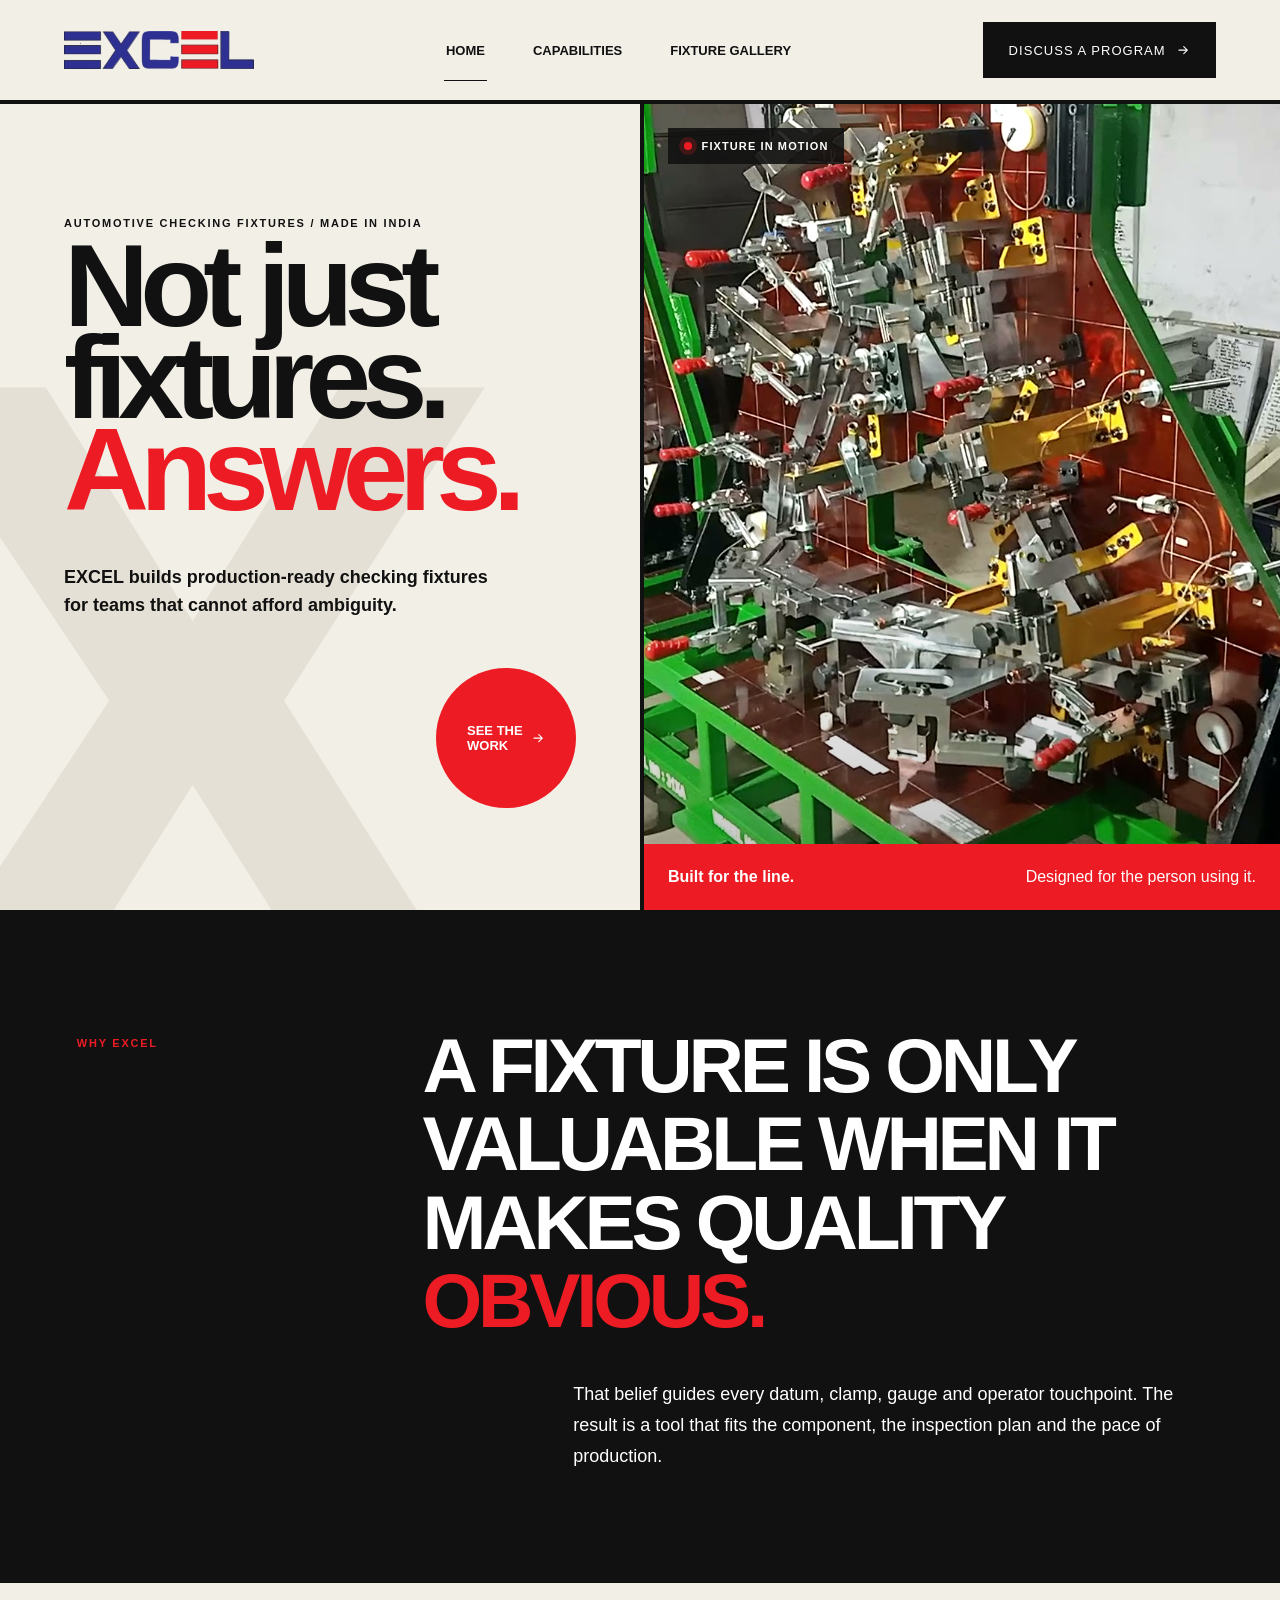
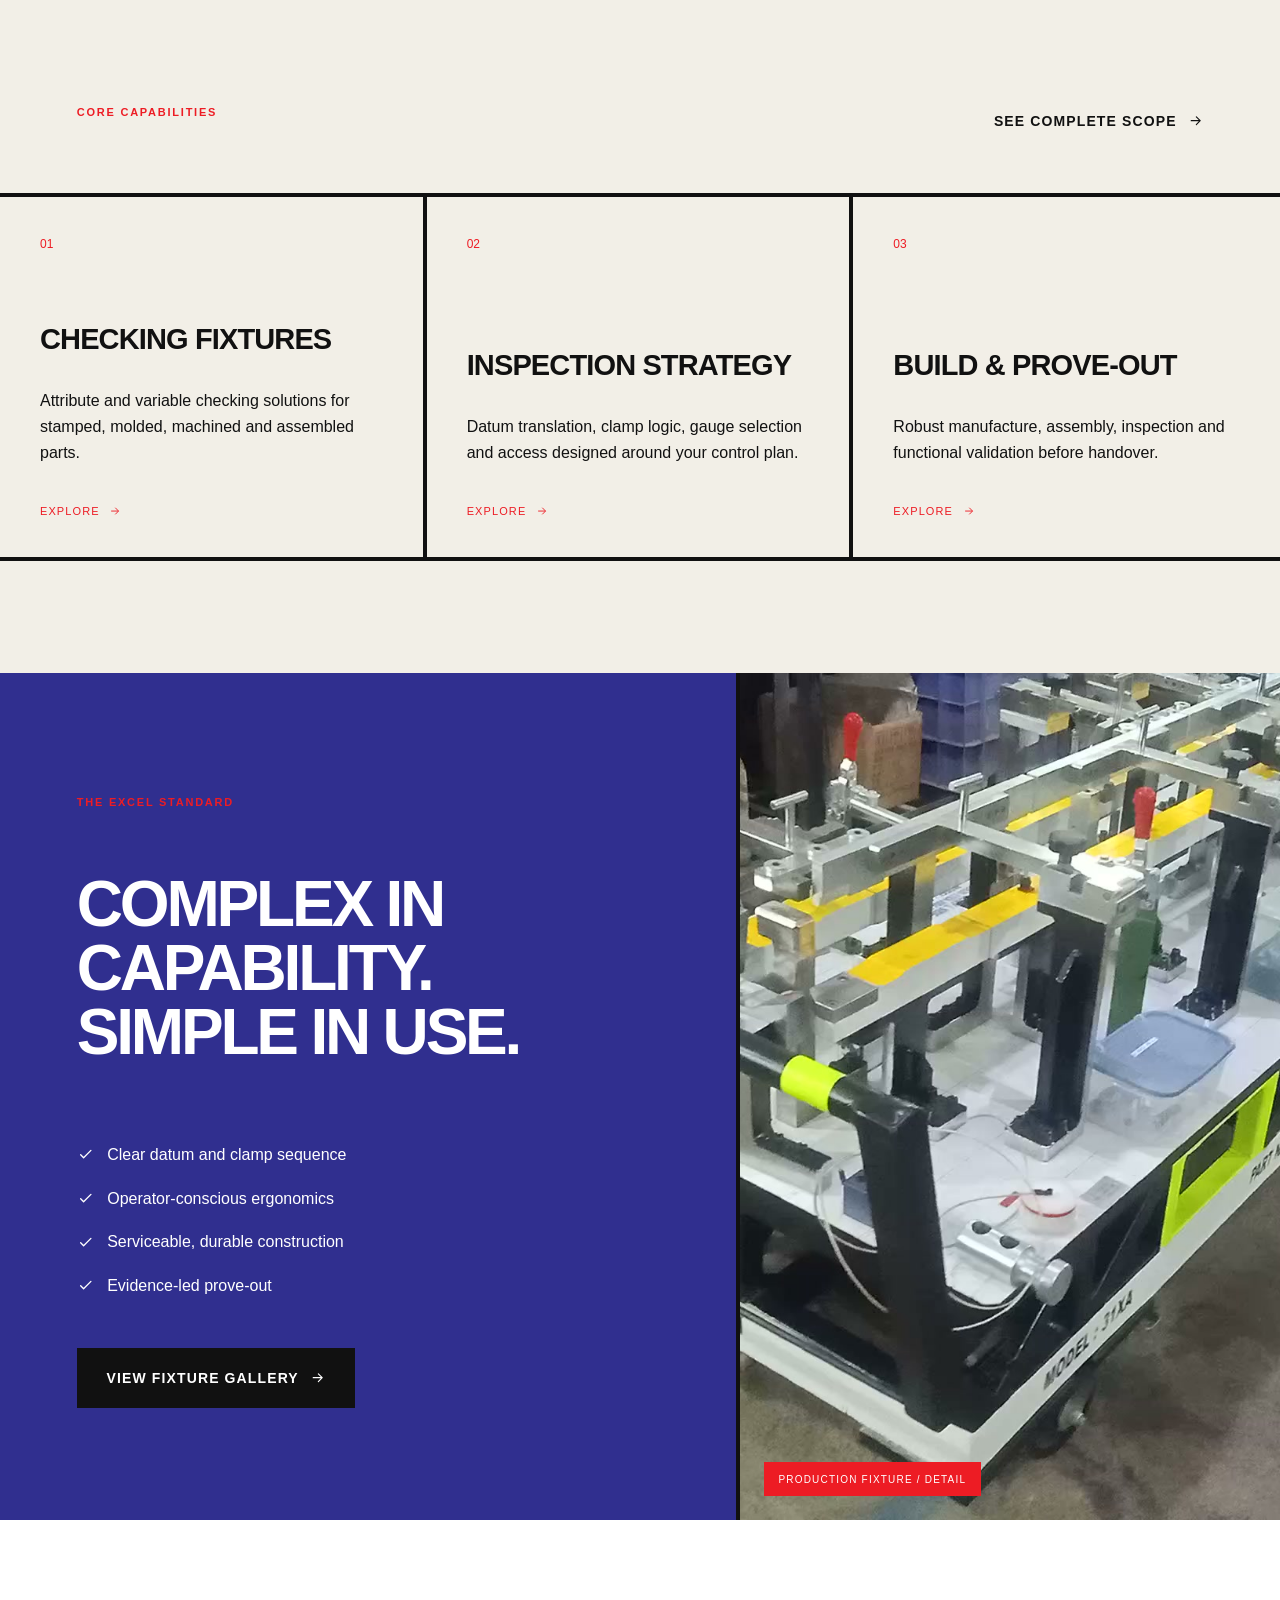
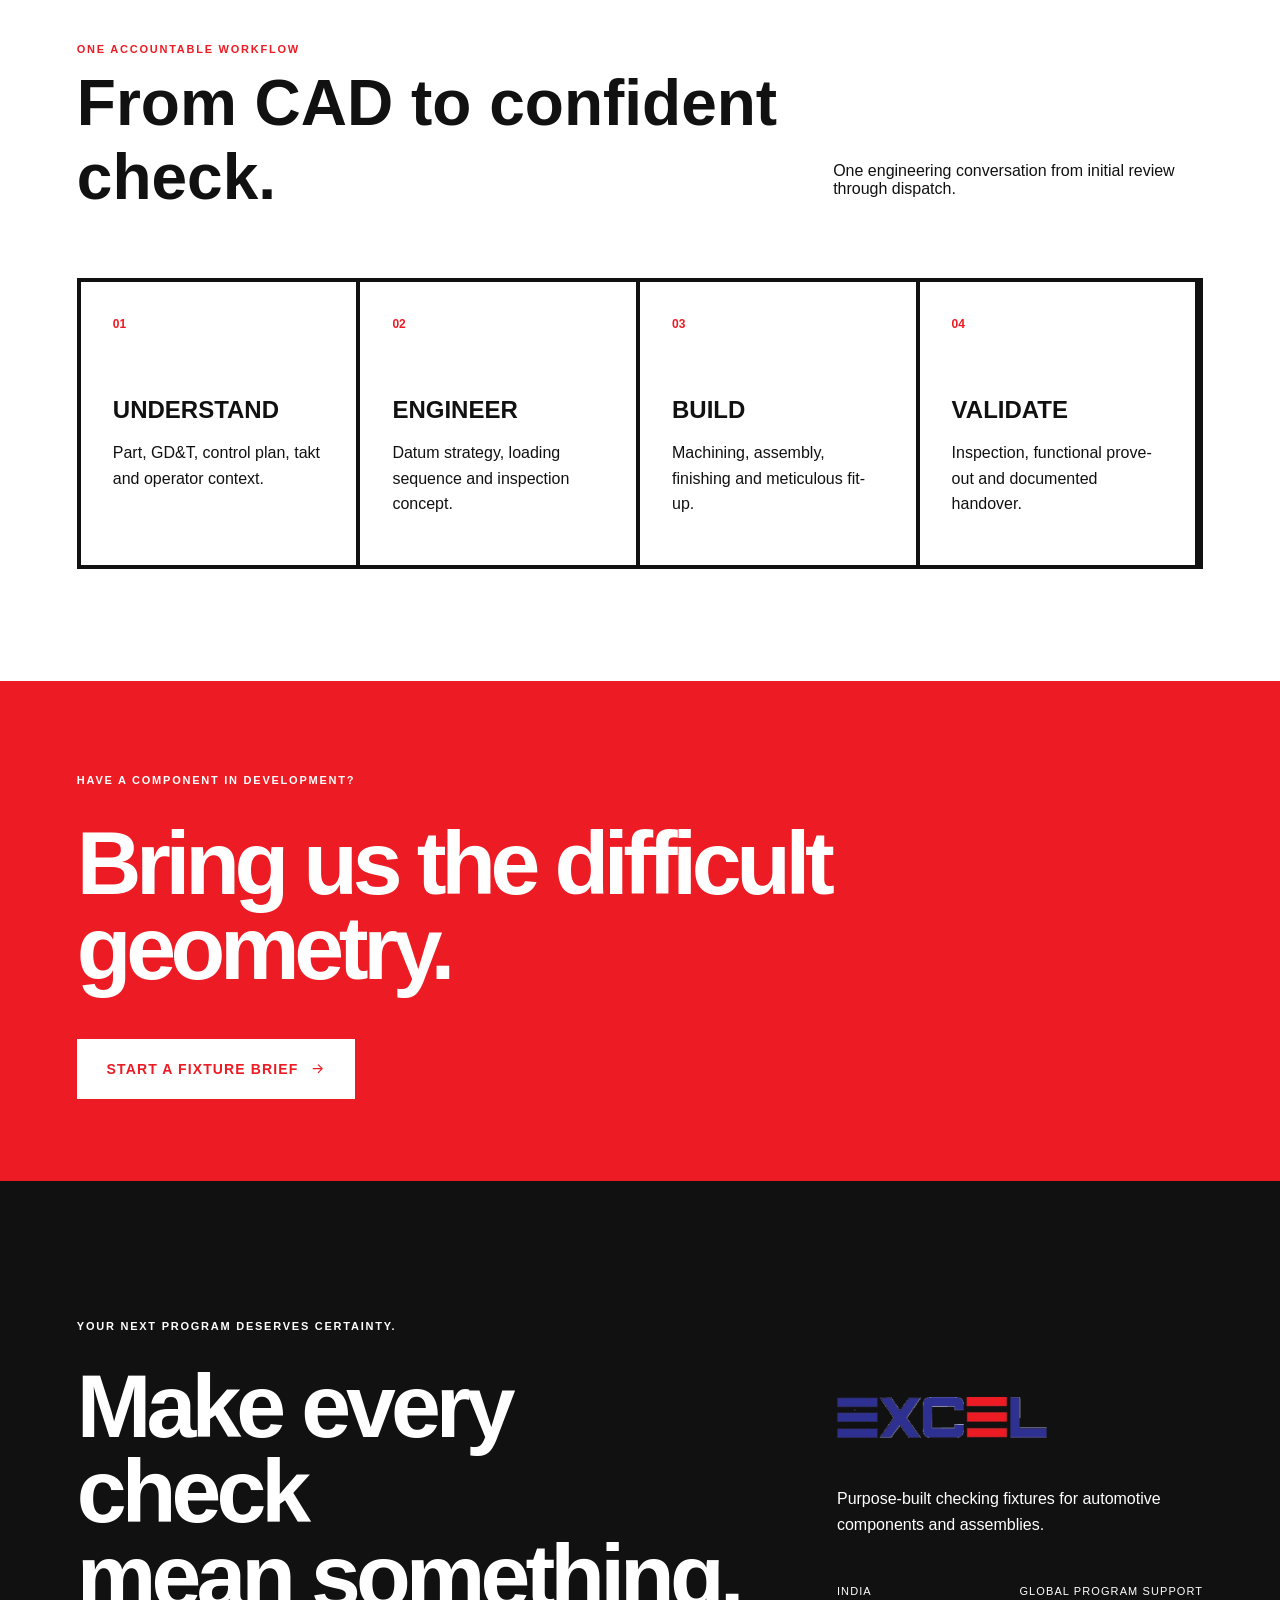
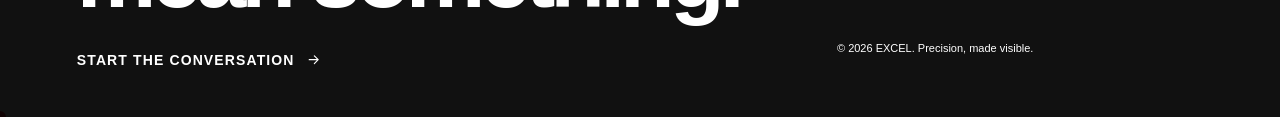
==== index.html @ 4521e2c3 "website: publish Redline editorial site" ====
<!doctype html>
<html lang="en">
<head>
  <meta charset="utf-8">
  <meta name="viewport" content="width=device-width, initial-scale=1">
  <meta name="description" content="EXCEL designs and manufactures professional automotive checking fixtures.">
  <title>Home — EXCEL Checking Fixtures</title>
  <link rel="stylesheet" href="styles.css">
</head>
<body class="design-03-redline-editorial" data-page="home">
  <a class="skip-link" href="#main">Skip to content</a>
  
    <div class="scroll-line" aria-hidden="true"></div>
    <header class="site-header">
      <a class="brand" href="index.html" aria-label="EXCEL home">
        <span class="brand-frame"><img src="assets/logo-transparent.png" alt="EXCEL"></span>
        <span class="brand-note">Checking Fixtures<br>Built to Decide</span>
      </a>
      <nav class="desktop-nav" aria-label="Primary navigation"><a href="index.html" class="active">Home</a><a href="capabilities.html">Capabilities</a><a href="work.html">Fixture Gallery</a></nav>
      <a class="header-cta" href="contact.html">Discuss a program <svg viewBox="0 0 24 24" aria-hidden="true"><path d="M5 12h13M13 6l6 6-6 6"/></svg></a>
      <button class="menu-button" aria-expanded="false" aria-label="Open menu"><svg viewBox="0 0 24 24" aria-hidden="true"><path d="M4 7h16M4 12h16M4 17h16"/></svg></button>
      <nav class="mobile-nav" aria-label="Mobile navigation"><a href="index.html" class="active">Home</a><a href="capabilities.html">Capabilities</a><a href="work.html">Fixture Gallery</a></nav>
    </header>
    
  <main id="main">
        <section class="hero hero-redline">
          <div class="hero-number" aria-hidden="true">X</div>
          <div class="hero-copy reveal">
            <p class="eyebrow">AUTOMOTIVE CHECKING FIXTURES / MADE IN INDIA</p>
            <h1>NOT JUST<br>FIXTURES.<br><span>ANSWERS.</span></h1>
            <p class="hero-intro">EXCEL builds production-ready checking fixtures for teams that cannot afford ambiguity.</p>
            <a class="circle-link" href="work.html"><span>See the<br>work</span><svg viewBox="0 0 24 24" aria-hidden="true"><path d="M5 12h13M13 6l6 6-6 6"/></svg></a>
          </div>
          <figure class="redline-image reveal">
            <video autoplay muted loop playsinline poster="assets/media/fixture-h-one.jpg">
              <source src="assets/video/h-one.mp4" type="video/mp4">
            </video>
            <span class="live-label"><i></i> Fixture in motion</span>
            <figcaption><b>Built for the line.</b><span>Designed for the person using it.</span></figcaption>
          </figure>
        </section>
        
    <section class="manifesto section-pad">
      <p class="section-kicker">Why EXCEL</p>
      <div class="manifesto-copy reveal">
        <h2>A fixture is only valuable when it makes quality <span>obvious.</span></h2>
        <p>That belief guides every datum, clamp, gauge and operator touchpoint. The result is a tool that fits the component, the inspection plan and the pace of production.</p>
      </div>
    </section>
    <section class="service-band section-pad">
      <div class="section-head"><p class="section-kicker">Core capabilities</p><a class="text-link" href="capabilities.html">See complete scope <svg viewBox="0 0 24 24" aria-hidden="true"><path d="M5 12h13M13 6l6 6-6 6"/></svg></a></div>
      <div class="service-grid">
        <article class="service-card reveal"><span>01</span><h3>Checking Fixtures</h3><p>Attribute and variable checking solutions for stamped, molded, machined and assembled parts.</p><a href="capabilities.html">Explore <svg viewBox="0 0 24 24" aria-hidden="true"><path d="M5 12h13M13 6l6 6-6 6"/></svg></a></article>
        <article class="service-card reveal"><span>02</span><h3>Inspection Strategy</h3><p>Datum translation, clamp logic, gauge selection and access designed around your control plan.</p><a href="capabilities.html">Explore <svg viewBox="0 0 24 24" aria-hidden="true"><path d="M5 12h13M13 6l6 6-6 6"/></svg></a></article>
        <article class="service-card reveal"><span>03</span><h3>Build &amp; Prove-out</h3><p>Robust manufacture, assembly, inspection and functional validation before handover.</p><a href="capabilities.html">Explore <svg viewBox="0 0 24 24" aria-hidden="true"><path d="M5 12h13M13 6l6 6-6 6"/></svg></a></article>
      </div>
    </section>
    <section class="feature-story">
      <div class="feature-image reveal"><img src="assets/media/fixture-g-tip-12.jpg" alt="G-tip checking fixture"><span class="image-tag">Production fixture / detail</span></div>
      <div class="feature-copy reveal"><p class="section-kicker">The EXCEL standard</p><h2>Complex in capability.<br>Simple in use.</h2><ul><li><svg viewBox="0 0 24 24" aria-hidden="true"><path d="m5 12 4 4L19 6"/></svg> Clear datum and clamp sequence</li><li><svg viewBox="0 0 24 24" aria-hidden="true"><path d="m5 12 4 4L19 6"/></svg> Operator-conscious ergonomics</li><li><svg viewBox="0 0 24 24" aria-hidden="true"><path d="m5 12 4 4L19 6"/></svg> Serviceable, durable construction</li><li><svg viewBox="0 0 24 24" aria-hidden="true"><path d="m5 12 4 4L19 6"/></svg> Evidence-led prove-out</li></ul><a class="button primary" href="work.html">View fixture gallery <svg viewBox="0 0 24 24" aria-hidden="true"><path d="M5 12h13M13 6l6 6-6 6"/></svg></a></div>
    </section>
    <section class="process section-pad">
      <div class="section-head"><div><p class="section-kicker">One accountable workflow</p><h2>From CAD to confident check.</h2></div><p>One engineering conversation from initial review through dispatch.</p></div>
      <ol class="process-list">
        <li class="reveal"><b>01</b><h3>Understand</h3><p>Part, GD&amp;T, control plan, takt and operator context.</p></li>
        <li class="reveal"><b>02</b><h3>Engineer</h3><p>Datum strategy, loading sequence and inspection concept.</p></li>
        <li class="reveal"><b>03</b><h3>Build</h3><p>Machining, assembly, finishing and meticulous fit-up.</p></li>
        <li class="reveal"><b>04</b><h3>Validate</h3><p>Inspection, functional prove-out and documented handover.</p></li>
      </ol>
    </section>
    <section class="cta-panel reveal"><p class="eyebrow">Have a component in development?</p><h2>Bring us the difficult geometry.</h2><a class="button light" href="contact.html">Start a fixture brief <svg viewBox="0 0 24 24" aria-hidden="true"><path d="M5 12h13M13 6l6 6-6 6"/></svg></a></section>
    </main>
  
    <footer class="site-footer">
      <div class="footer-lead">
        <p class="eyebrow">Your next program deserves certainty.</p>
        <h2>Make every check<br>mean something.</h2>
        <a class="text-link" href="contact.html">Start the conversation <svg viewBox="0 0 24 24" aria-hidden="true"><path d="M5 12h13M13 6l6 6-6 6"/></svg></a>
      </div>
      <div class="footer-meta">
        <img src="assets/logo-transparent.png" alt="EXCEL">
        <p>Purpose-built checking fixtures for automotive components and assemblies.</p>
        <div><span>India</span><span>Global program support</span></div>
        <p class="copyright">© <span data-year></span> EXCEL. Precision, made visible.</p>
      </div>
    </footer>
    
  <div class="cursor-dot" aria-hidden="true"></div>
  <script src="content.js"></script>
  <script src="script.js"></script>
</body>
</html>
---- styles.css ----
*{box-sizing:border-box}html{scroll-behavior:smooth}body{margin:0}img,video{display:block;width:100%}a{color:inherit;text-decoration:none}button,input,select,textarea{font:inherit}button{color:inherit}.skip-link{position:fixed;z-index:999;left:1rem;top:-5rem;padding:.8rem 1rem;background:#fff;color:#111}.skip-link:focus{top:1rem}svg{width:1.1em;fill:none;stroke:currentColor;stroke-width:1.8;stroke-linecap:round;stroke-linejoin:round}.site-header{height:92px;display:flex;align-items:center;padding:0 4vw;position:relative;z-index:30}.brand{display:flex;align-items:center;gap:1rem}.brand-frame{background:#fff;padding:8px 10px;display:block}.brand img{width:152px;height:auto}.brand-note{font-size:10px;line-height:1.25;text-transform:uppercase;letter-spacing:.1em}.desktop-nav{display:flex;gap:2.2rem;margin:auto}.desktop-nav a{font-size:13px;position:relative}.desktop-nav a:after{content:"";height:1px;position:absolute;left:0;right:100%;bottom:-7px;background:currentColor;transition:.3s}.desktop-nav a:hover:after,.desktop-nav a.active:after{right:0}.header-cta{font-size:12px;text-transform:uppercase;letter-spacing:.08em;display:flex;align-items:center;gap:.65rem}.menu-button{display:none;background:none;border:0;padding:.6rem}.mobile-nav{display:none}.design-stamp{position:absolute;right:4vw;top:97px;font-size:9px;letter-spacing:.14em;text-transform:uppercase;opacity:.45}.scroll-line{position:fixed;left:0;top:0;height:3px;width:var(--scroll,0);z-index:99}.eyebrow,.section-kicker{font-size:11px;letter-spacing:.16em;text-transform:uppercase;font-weight:700}.section-pad{padding:9rem 6vw}.button{display:inline-flex;align-items:center;justify-content:center;gap:.7rem;min-height:50px;padding:0 1.4rem;font-size:12px;font-weight:700;letter-spacing:.08em;text-transform:uppercase;border:1px solid transparent;transition:.25s}.button:hover{transform:translateY(-2px)}.text-link{display:inline-flex;gap:.7rem;align-items:center;font-size:12px;font-weight:700;text-transform:uppercase;letter-spacing:.08em}.section-head{display:flex;align-items:flex-end;justify-content:space-between;gap:2rem;margin-bottom:4rem}.section-head h2{margin:.7rem 0 0}.section-head>p{max-width:390px}.hero{min-height:calc(100vh - 92px);position:relative}.hero-copy h1,.page-hero h1,.contact-hero h1{font-weight:500;margin:0;line-height:.92;letter-spacing:-.055em}.hero-intro{font-size:18px;line-height:1.55;max-width:570px}.hero-actions{display:flex;gap:.8rem;flex-wrap:wrap;margin-top:2rem}.manifesto{display:grid;grid-template-columns:25% 1fr;gap:4rem}.manifesto-copy{max-width:1000px}.manifesto h2{font-size:clamp(42px,6vw,88px);line-height:1.02;letter-spacing:-.055em;margin:0}.manifesto-copy>p{font-size:18px;line-height:1.7;max-width:630px;margin:2.5rem 0 0 auto}.service-grid{display:grid;grid-template-columns:repeat(3,1fr)}.service-card{padding:2.5rem;min-height:360px;display:flex;flex-direction:column}.service-card>span{font-size:12px}.service-card h3{font-size:29px;margin:auto 0 1rem;letter-spacing:-.03em}.service-card p{line-height:1.6}.service-card a{display:flex;gap:.6rem;align-items:center;font-size:11px;text-transform:uppercase;letter-spacing:.1em;margin-top:1.5rem}.feature-story{display:grid;grid-template-columns:1.15fr .85fr;min-height:720px}.feature-image{position:relative;overflow:hidden}.feature-image img{height:100%;object-fit:cover;transition:1s}.feature-image:hover img{transform:scale(1.03)}.image-tag{position:absolute;left:1.5rem;bottom:1.5rem;padding:.7rem .9rem;font-size:10px;letter-spacing:.12em;text-transform:uppercase}.feature-copy{padding:7rem 6vw;display:flex;flex-direction:column;justify-content:center}.feature-copy h2{font-size:clamp(42px,5vw,72px);line-height:1;letter-spacing:-.05em}.feature-copy ul{list-style:none;padding:0;margin:1rem 0 2.5rem}.feature-copy li{display:flex;gap:.8rem;align-items:center;padding:.8rem 0}.feature-copy .button{align-self:flex-start}.process .section-head h2{font-size:clamp(42px,5vw,72px)}.process-list{list-style:none;padding:0;margin:0;display:grid;grid-template-columns:repeat(4,1fr)}.process-list li{padding:2rem}.process-list b{font-size:12px}.process-list h3{font-size:24px;margin:4rem 0 1rem}.process-list p{line-height:1.6}.cta-panel{margin:2vw;min-height:520px;padding:6vw;display:flex;flex-direction:column;justify-content:center;align-items:flex-start}.cta-panel h2{font-size:clamp(48px,7vw,105px);line-height:.95;letter-spacing:-.06em;margin:1.5rem 0 3rem}.site-footer{padding:8rem 6vw 3rem;display:grid;grid-template-columns:1.3fr .7fr;gap:5rem}.footer-lead h2{font-size:clamp(48px,7vw,100px);line-height:.95;letter-spacing:-.055em;margin:2rem 0}.footer-meta{display:flex;flex-direction:column;justify-content:flex-end;gap:2rem}.footer-meta img{width:180px;background:#fff;padding:10px}.footer-meta>p{max-width:360px;line-height:1.6}.footer-meta>div{display:flex;justify-content:space-between;gap:1rem;font-size:11px;text-transform:uppercase;letter-spacing:.1em}.copyright{font-size:11px}.page-hero{padding:11rem 6vw 8rem}.page-hero h1{font-size:clamp(58px,9vw,142px);max-width:1250px}.page-hero>p:last-child{font-size:19px;line-height:1.6;max-width:630px;margin:3rem 0 0 auto}.capability-intro{display:grid;grid-template-columns:1fr 1fr;gap:10vw}.capability-intro h2{font-size:clamp(45px,6vw,82px);line-height:1;letter-spacing:-.05em}.capability-intro>p{font-size:18px;line-height:1.8;align-self:end}.capability-list{padding:0 6vw}.cap-row{display:grid;grid-template-columns:60px 1.2fr .8fr;gap:3rem;padding:3.5rem 0}.cap-row>span{font-size:12px}.cap-row h2{font-size:34px;margin:0}.cap-row p{max-width:600px;line-height:1.7}.cap-row ul{list-style:none;margin:0;padding:0}.cap-row li{padding:.55rem 0}.materials h2{font-size:clamp(44px,6vw,82px)}.pill-grid{display:flex;flex-wrap:wrap;gap:.8rem}.pill-grid span{padding:1rem 1.5rem;border-radius:100px}.quality-block{padding:8rem 6vw;display:grid;grid-template-columns:.7fr 1.3fr;gap:6vw}.quality-block>div>h2{font-size:clamp(48px,6vw,84px);line-height:1}.quality-grid{display:grid;grid-template-columns:1fr 1fr}.quality-grid article{padding:2rem}.quality-grid b{font-size:12px}.quality-grid h3{font-size:26px;margin:2.5rem 0 .8rem}.quality-grid p{line-height:1.6}.gallery-intro{display:grid;grid-template-columns:1fr 1fr;gap:4rem}.gallery-intro p:last-child{max-width:540px;line-height:1.7}.work-grid{padding:0 2vw;display:grid;grid-template-columns:1fr 1fr;gap:2vw}.work-card{margin-bottom:5rem}.work-media{aspect-ratio:16/10;position:relative;overflow:hidden}.work-media video{height:100%;object-fit:cover}.video-toggle{position:absolute;inset:auto auto 1.5rem 1.5rem;border:0;padding:.8rem 1rem;display:flex;gap:.5rem;align-items:center;cursor:pointer}.work-caption{display:grid;grid-template-columns:40px 1fr auto;gap:1.2rem;padding:1.5rem 0}.work-caption span,.work-caption i{font-size:10px;letter-spacing:.1em}.work-caption h2{font-size:25px;margin:0 0 .5rem}.work-caption p{margin:0}.principle-strip{display:flex;align-items:center;gap:2rem;padding:4rem 6vw;overflow:hidden}.principle-strip span{font-size:clamp(28px,5vw,70px);font-weight:700;letter-spacing:-.04em}.principle-strip i{height:1px;min-width:5vw;flex:1}.contact-hero{padding:11rem 6vw 7rem;display:grid;grid-template-columns:1.4fr .6fr;gap:8vw}.contact-hero h1{font-size:clamp(56px,8vw,125px)}.contact-hero>div>p:last-child{font-size:18px;line-height:1.7;max-width:620px}.contact-hero aside{align-self:end}.contact-hero aside>span{text-transform:uppercase;font-size:11px;letter-spacing:.15em}.contact-hero ul{padding-left:1.2rem;line-height:2}.contact-layout{padding:2rem 6vw 10rem;display:grid;grid-template-columns:1.25fr .75fr;gap:7vw}.project-form{display:flex;flex-direction:column;gap:1.8rem}.form-row{display:grid;grid-template-columns:1fr 1fr;gap:1.5rem}.project-form label{display:flex;flex-direction:column;gap:.7rem;font-size:11px;text-transform:uppercase;letter-spacing:.12em}.project-form input,.project-form select,.project-form textarea{border:0;border-bottom:1px solid;padding:1rem 0;background:transparent;outline:0;border-radius:0;text-transform:none;letter-spacing:0}.project-form textarea{resize:vertical}.form-foot{display:flex;align-items:center;justify-content:space-between;gap:2rem}.form-foot p{font-size:11px;max-width:310px;line-height:1.5}.form-success{display:none;padding:1rem}.form-success.show{display:block}.contact-card{padding:3rem;align-self:start}.contact-card h2{font-size:42px;letter-spacing:-.04em}.contact-card>p{line-height:1.7}.contact-card>div{padding:1.5rem 0;display:flex;flex-direction:column;gap:.5rem}.contact-card span{font-size:10px;text-transform:uppercase;letter-spacing:.1em}.contact-card b{font-size:14px}.reveal{opacity:0;transform:translateY(24px);transition:opacity .8s,transform .8s}.reveal.visible{opacity:1;transform:none}@media(max-width:900px){.site-header{height:76px;padding:0 5vw}.brand img{width:120px}.brand-note,.desktop-nav,.header-cta,.design-stamp{display:none}.menu-button{display:block;margin-left:auto}.mobile-nav{display:flex;position:absolute;left:0;right:0;top:76px;padding:2rem 5vw;flex-direction:column;gap:1.5rem;transform:translateY(-130%);transition:.3s;z-index:-1}.mobile-nav.open{transform:none}.hero{min-height:auto}.section-pad{padding:6rem 5vw}.manifesto,.feature-story,.capability-intro,.quality-block,.contact-hero,.contact-layout,.site-footer{grid-template-columns:1fr}.service-grid,.process-list{grid-template-columns:1fr 1fr}.feature-image{min-height:500px}.section-head{align-items:flex-start;flex-direction:column}.work-grid{grid-template-columns:1fr}.page-hero,.contact-hero{padding:8rem 5vw 5rem}.cap-row{grid-template-columns:40px 1fr}.cap-row ul{grid-column:2}.gallery-intro{grid-template-columns:1fr}.contact-card{padding:2rem}.cursor-dot{display:none}}@media(max-width:580px){.service-grid,.process-list,.quality-grid,.form-row{grid-template-columns:1fr}.manifesto{grid-template-columns:1fr;gap:1rem}.manifesto-copy>p{margin-left:0}.feature-copy{padding:5rem 5vw}.feature-image{min-height:390px}.cta-panel{margin:0}.site-footer{padding-top:6rem}.cap-row{gap:1rem}.work-caption{grid-template-columns:30px 1fr}.work-caption i{display:none}.form-foot{align-items:flex-start;flex-direction:column}.principle-strip{gap:1rem}.brand-frame{padding:6px}.brand img{width:105px}}

:root{--red:#ed1c24;--blue:#302f8f;--black:#111;--cream:#f2efe7}body{background:var(--cream);color:var(--black);font-family:Helvetica,Arial,sans-serif}.scroll-line{background:var(--red)}.site-header{background:var(--cream);border-bottom:4px solid var(--black)}.brand-note{display:none}.desktop-nav a{font-weight:700;text-transform:uppercase;font-size:11px}.header-cta{background:var(--black);color:#fff;padding:1.1rem}.hero-redline{display:grid;grid-template-columns:1fr 1fr;border-bottom:4px solid var(--black);overflow:hidden}.hero-redline .hero-copy{padding:8vw 5vw;position:relative;z-index:2}.hero-redline h1{font-size:clamp(70px,9.2vw,150px);font-weight:900;letter-spacing:-.075em;line-height:.78}.hero-redline h1 span,.page-hero span,.contact-hero span{color:var(--red)}.hero-redline .hero-intro{margin-top:3rem;max-width:440px;font-weight:600}.hero-number{position:absolute;font-size:75vw;line-height:.7;font-weight:900;color:#e5e0d5;left:-10vw;bottom:-11vw}.redline-image{margin:0;position:relative;min-height:650px;border-left:4px solid var(--black);overflow:hidden}.redline-image img{height:100%;object-fit:cover;filter:contrast(1.1)}.redline-image figcaption{position:absolute;left:0;right:0;bottom:0;padding:1.5rem;background:var(--red);color:#fff;display:flex;justify-content:space-between}.circle-link{width:120px;height:120px;border-radius:50%;background:var(--red);color:#fff;display:flex;align-items:center;justify-content:center;gap:.5rem;margin:3rem 0 0 auto;font-size:12px;font-weight:700;text-transform:uppercase;transition:.3s}.circle-link:hover{transform:rotate(-8deg) scale(1.06)}.manifesto{background:var(--black);color:#fff}.manifesto h2{font-weight:900;text-transform:uppercase}.manifesto h2 span{color:var(--red)}.service-band{padding-left:0;padding-right:0}.service-band .section-head{padding:0 6vw}.section-kicker,.service-card>span,.service-card a{color:var(--red)}.service-grid{border-top:4px solid var(--black);border-bottom:4px solid var(--black)}.service-card{border-right:4px solid var(--black)}.service-card:last-child{border:0}.service-card h3{font-weight:900;text-transform:uppercase}.service-card:hover{background:var(--red);color:#fff}.service-card:hover span,.service-card:hover a{color:#fff}.feature-image{order:2;border-left:4px solid var(--black)}.feature-copy{background:var(--blue);color:#fff}.feature-copy h2{font-weight:900;text-transform:uppercase}.image-tag,.video-toggle{background:var(--red);color:#fff}.process{background:#fff}.process-list{border:4px solid var(--black)}.process-list li{border-right:4px solid var(--black)}.process-list b{color:var(--red)}.process-list h3{text-transform:uppercase;font-weight:900}.cta-panel{margin:0;background:var(--red);color:#fff;min-height:600px}.button.primary{background:var(--black);color:#fff}.button.ghost{border-color:var(--black)}.button.light{background:#fff;color:var(--red)}.site-footer{background:var(--black);color:#fff}.page-hero{border-bottom:4px solid var(--black)}.page-hero h1,.contact-hero h1{font-weight:900;text-transform:uppercase}.capability-intro{background:var(--red);color:#fff}.capability-intro h2{text-transform:uppercase;font-weight:900}.capability-list{padding:0}.cap-row{padding:4rem 6vw;border-bottom:4px solid var(--black)}.cap-row:nth-child(even){background:#fff}.cap-row>span{color:var(--red);font-weight:900}.cap-row h2{text-transform:uppercase;font-weight:900}.cap-row ul{border-left:4px solid var(--red);padding-left:2rem}.pill-grid span{border:3px solid var(--black);border-radius:0;font-weight:800;text-transform:uppercase}.quality-block{background:var(--blue);color:#fff}.quality-grid article{border:2px solid #fff;margin:-1px}.quality-grid b{color:#ff4d55}.work-grid{padding:0;gap:0}.work-card{margin:0;border-bottom:4px solid var(--black)}.work-card:nth-child(odd){border-right:4px solid var(--black)}.work-media{aspect-ratio:4/3}.work-caption{padding:1.5rem 2rem}.work-caption h2{text-transform:uppercase;font-weight:900}.principle-strip{background:var(--red);color:#fff}.principle-strip i{background:#fff}.contact-layout{padding-left:0;padding-top:0}.project-form{padding:5vw 0 5vw 6vw}.project-form input,.project-form select,.project-form textarea{color:var(--black);border-color:var(--black)}.contact-card{background:var(--black);color:#fff;padding:5vw;height:100%}.contact-card>div{border-top:2px solid #fff}.form-success{background:#c9f0d4}.cursor-dot{position:fixed;width:12px;height:12px;border-radius:50%;background:var(--red);pointer-events:none;z-index:100;transform:translate(-50%,-50%);mix-blend-mode:multiply}@media(max-width:900px){.mobile-nav{background:var(--cream);border-bottom:4px solid var(--black)}.hero-redline{grid-template-columns:1fr}.redline-image{border-left:0;border-top:4px solid var(--black)}.service-card{border-right:0;border-bottom:4px solid var(--black)}.feature-image{order:0;border:0}.work-card:nth-child(odd){border-right:0}.project-form{padding:5rem 5vw}.contact-layout{padding-right:0}.contact-card{padding:5rem 5vw}}

/* Design 03, iteration 02 */
body{overflow-x:hidden}
.site-header{height:104px;padding:0 5vw}
.brand-frame{background:transparent;padding:0}
.brand img{width:190px;height:42px;object-fit:contain}
.desktop-nav{gap:2.7rem}
.desktop-nav a{font-size:13px;padding:1rem .15rem}
.header-cta{min-height:56px;padding:0 1.6rem;font-size:13px}
.button{min-height:60px;padding:0 1.8rem;font-size:14px}
.text-link{font-size:14px}
.circle-link{width:140px;height:140px;font-size:13px}
.hero{min-height:calc(100vh - 104px)}
.hero-redline>*{min-width:0}
.redline-image video{height:100%;object-fit:cover;filter:contrast(1.08) saturate(.92)}
.redline-image:after{content:"";position:absolute;inset:0;background:linear-gradient(180deg,transparent 60%,rgba(0,0,0,.28));pointer-events:none}
.redline-image figcaption{z-index:2}
.live-label{position:absolute;z-index:3;top:1.5rem;left:1.5rem;background:rgba(17,17,17,.88);color:#fff;padding:.75rem 1rem;font-size:11px;font-weight:800;letter-spacing:.1em;text-transform:uppercase;display:flex;align-items:center;gap:.6rem}
.live-label i{width:8px;height:8px;border-radius:50%;background:var(--red);box-shadow:0 0 0 5px rgba(237,28,36,.2);animation:pulse 1.6s infinite}
@keyframes pulse{50%{box-shadow:0 0 0 9px rgba(237,28,36,0)}}
.section-pad{padding-top:7rem;padding-bottom:7rem}
.page-hero{padding:7rem 6vw 6rem}
.page-hero>p:last-child{margin-top:2rem}
.capabilities-hero{padding:4.5rem 5vw;display:grid;grid-template-columns:minmax(0,1.25fr) minmax(300px,.75fr);gap:5vw;align-items:center;min-height:calc(100vh - 104px)}
.capabilities-hero .page-hero-copy h1{font-size:clamp(58px,7.2vw,116px);max-width:950px}
.capabilities-hero .page-hero-copy>p:last-child{font-size:18px;line-height:1.65;max-width:590px;margin:2rem 0 0}
.capability-hero-media{position:relative;margin:0;height:clamp(460px,64vh,720px);border:4px solid var(--black);background:var(--black);overflow:hidden}
.capability-hero-media video{height:100%;object-fit:cover}
.capability-hero-media figcaption{position:absolute;left:0;right:0;bottom:0;padding:1.2rem 1.4rem;background:var(--red);color:#fff;font-size:12px;font-weight:800;letter-spacing:.08em;text-transform:uppercase}
.cta-panel{min-height:500px}
.footer-meta img{width:210px;background:transparent;padding:0}

@media(max-width:900px){
  .site-header{height:84px}
  .brand img{width:145px;height:34px}
  .hero{min-height:auto}
  .hero-redline{grid-template-columns:minmax(0,1fr)}
  .hero-redline .hero-copy,.redline-image{width:100%;min-width:0}
  .redline-image figcaption{gap:1rem}
  .redline-image figcaption span{text-align:right}
  .capabilities-hero{grid-template-columns:1fr;min-height:auto;padding:4rem 5vw 5rem}
  .capabilities-hero .page-hero-copy h1{font-size:clamp(52px,12vw,90px)}
  .capability-hero-media{height:500px}
  .redline-image{min-height:560px}
  .page-hero{padding:5rem 5vw}
}
@media(max-width:580px){
  .capability-hero-media{height:380px}
  .redline-image{min-height:480px}
  .button{min-height:56px;font-size:13px}
  .circle-link{width:124px;height:124px}
  .section-pad{padding-top:5rem;padding-bottom:5rem}
}
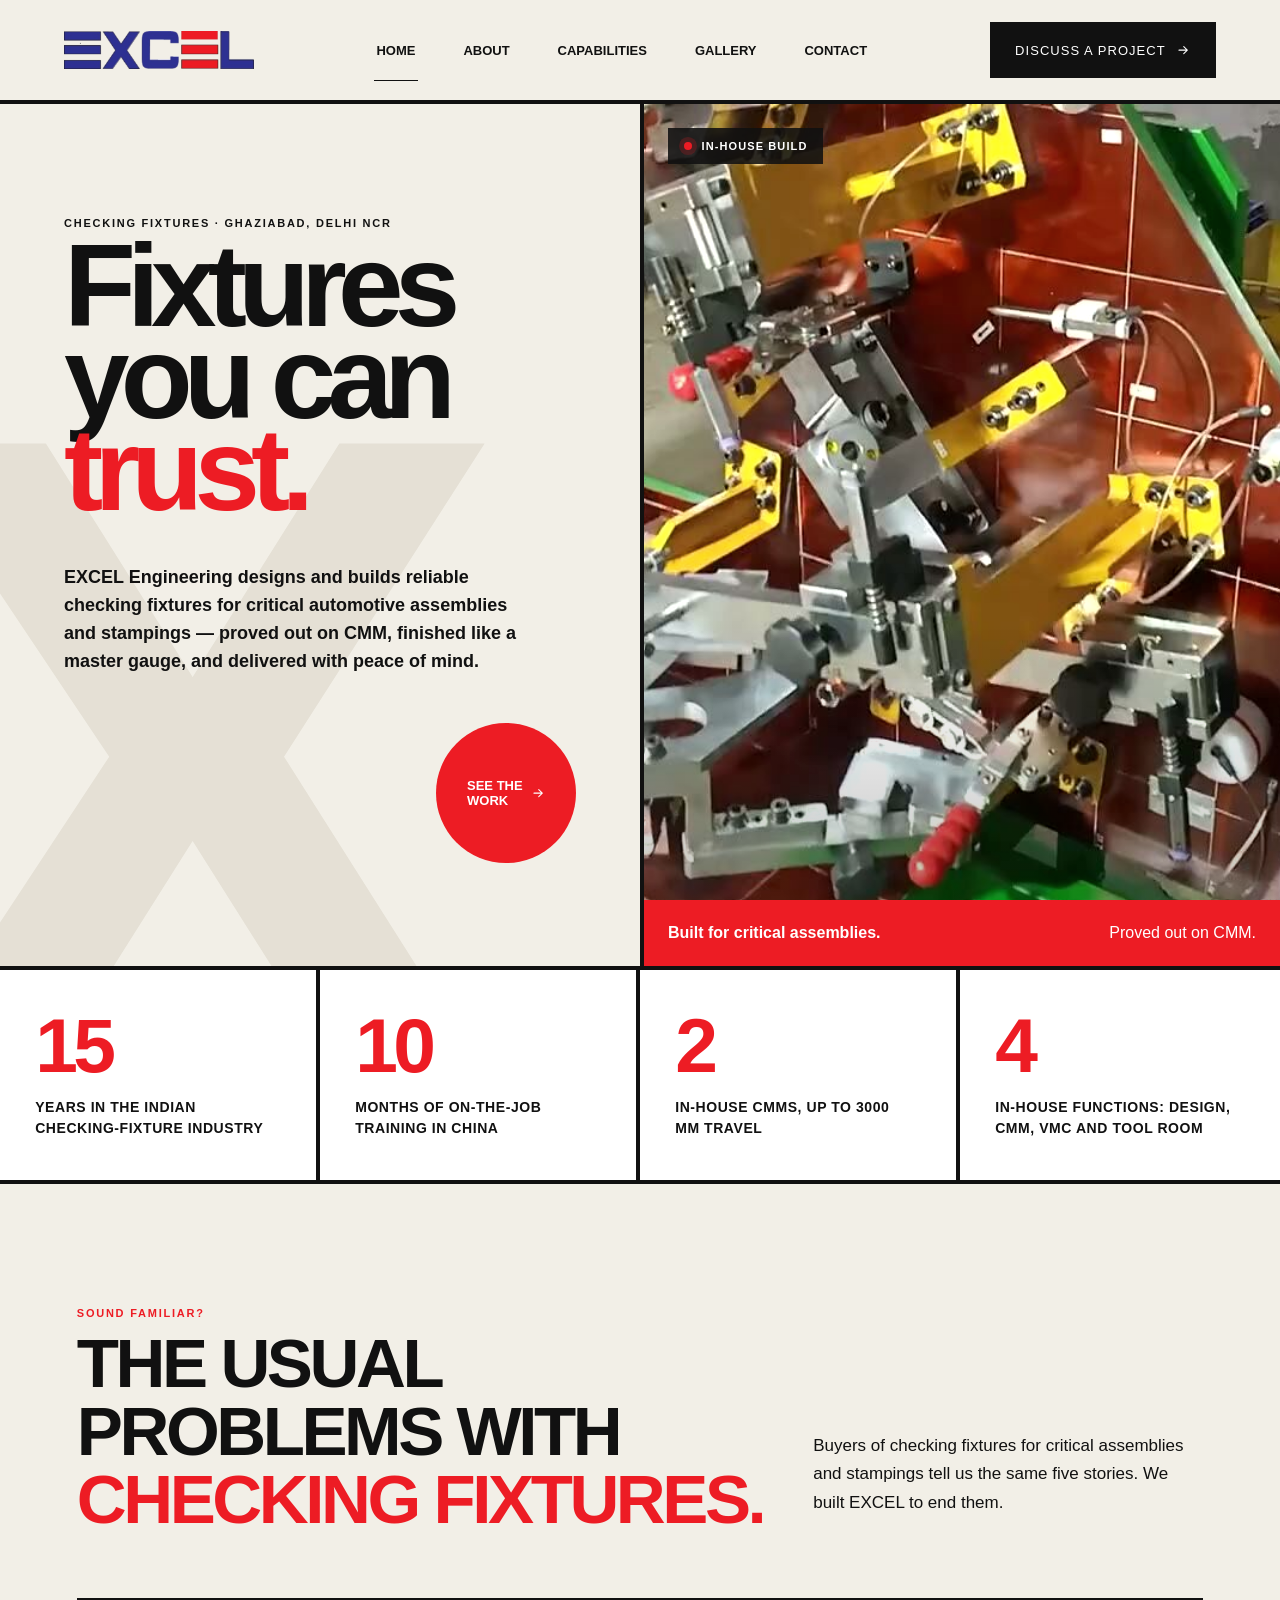
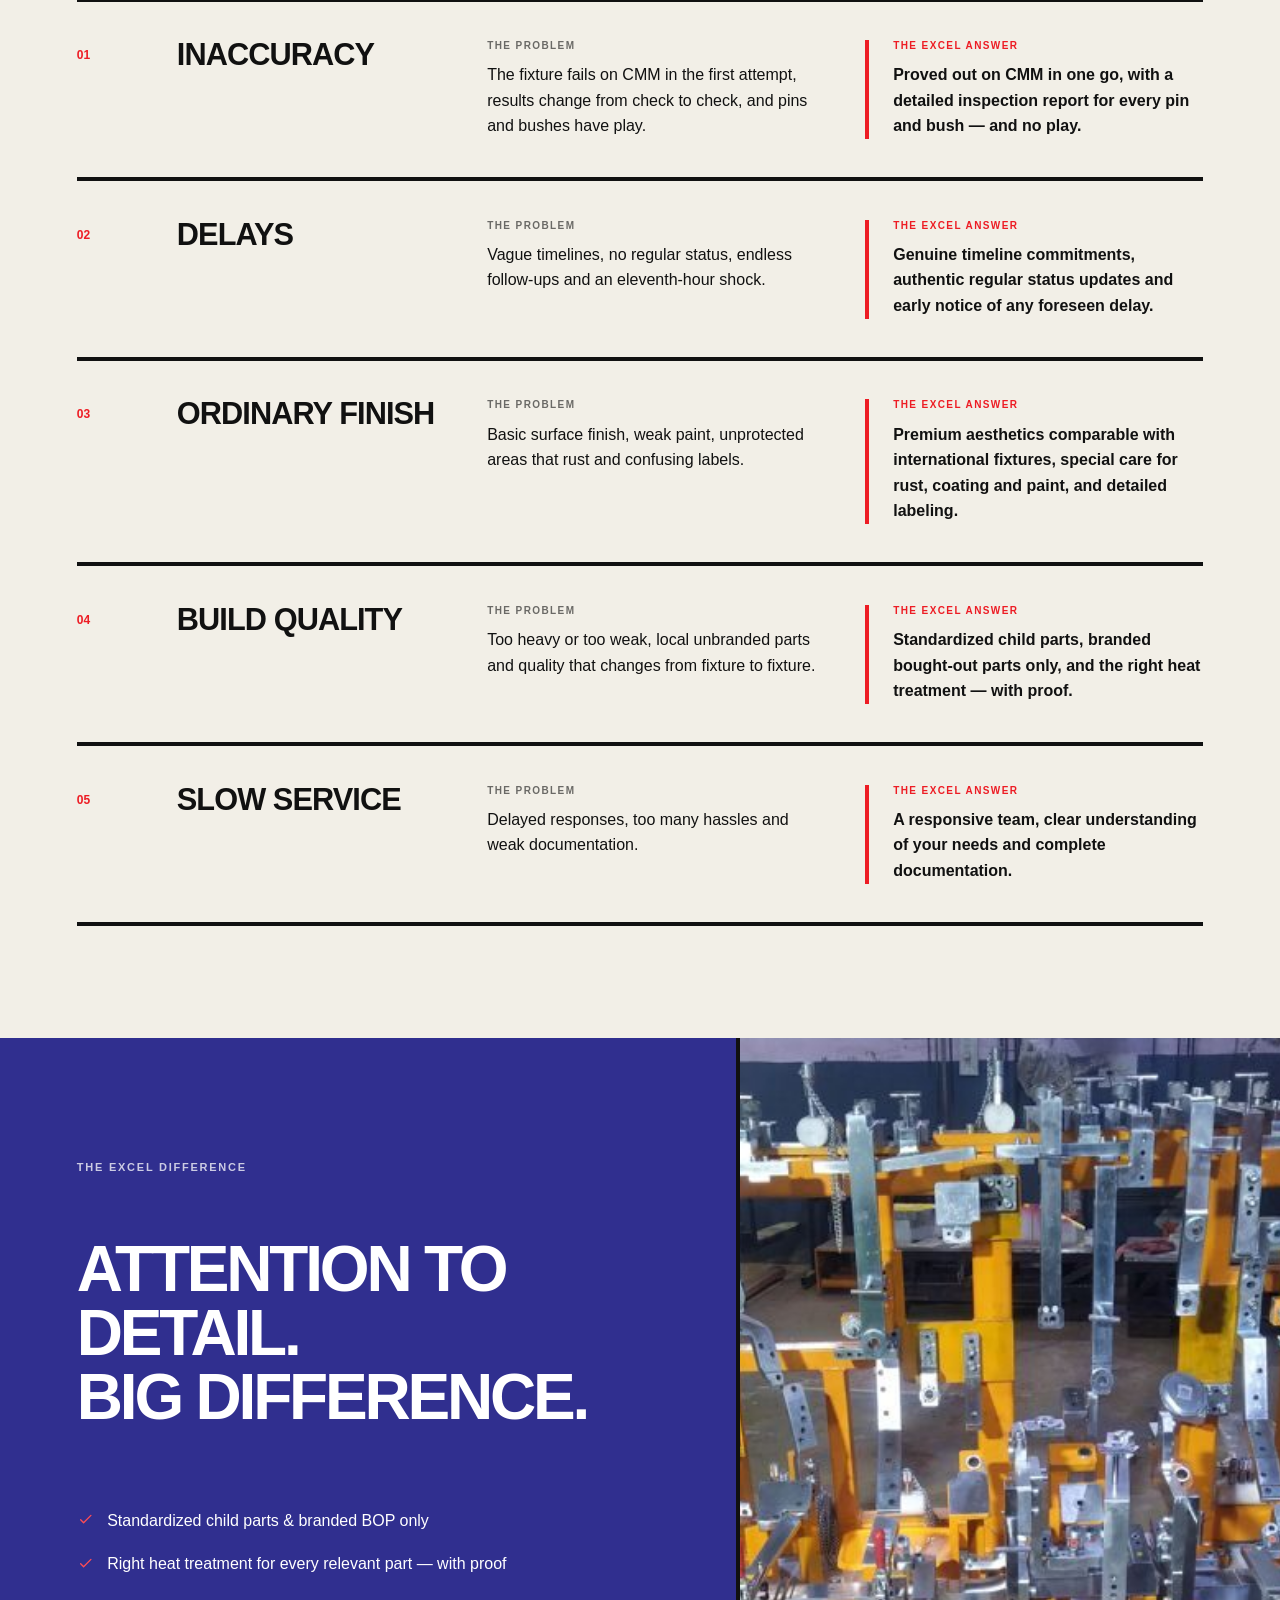
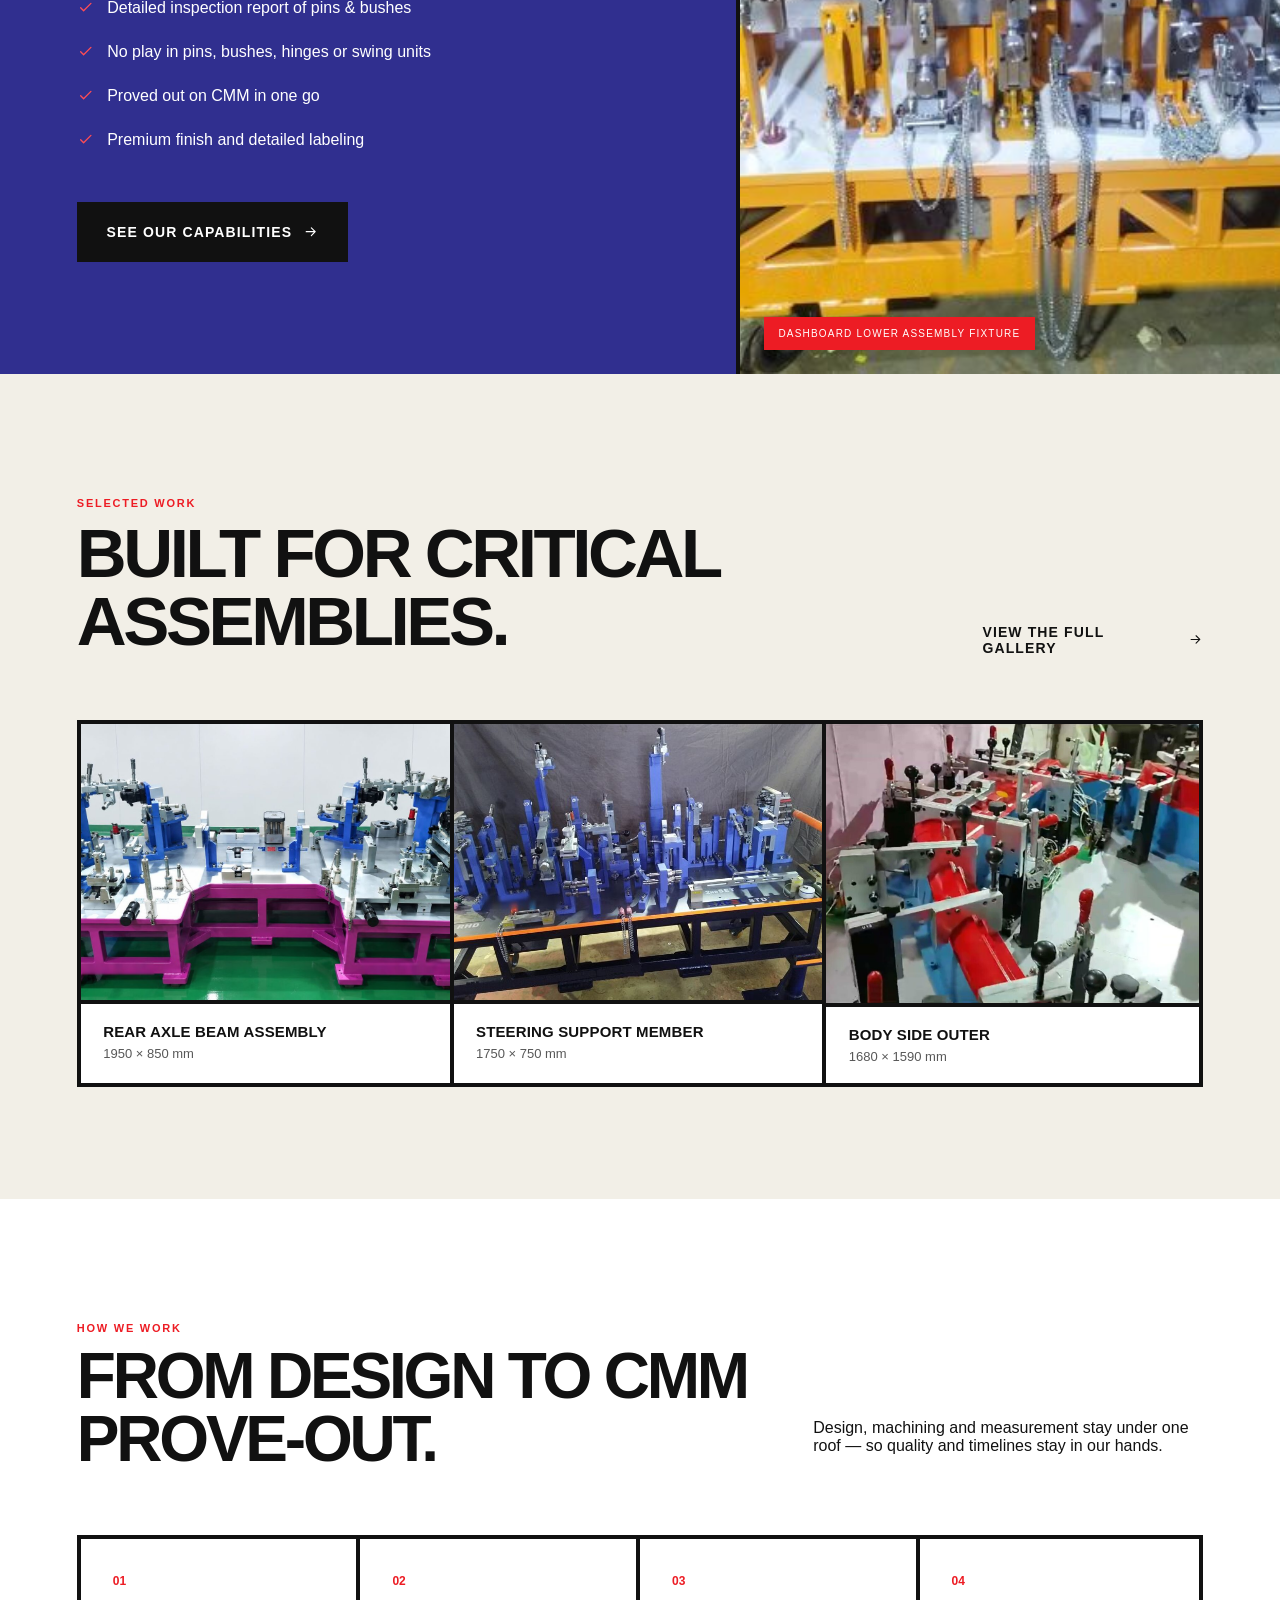
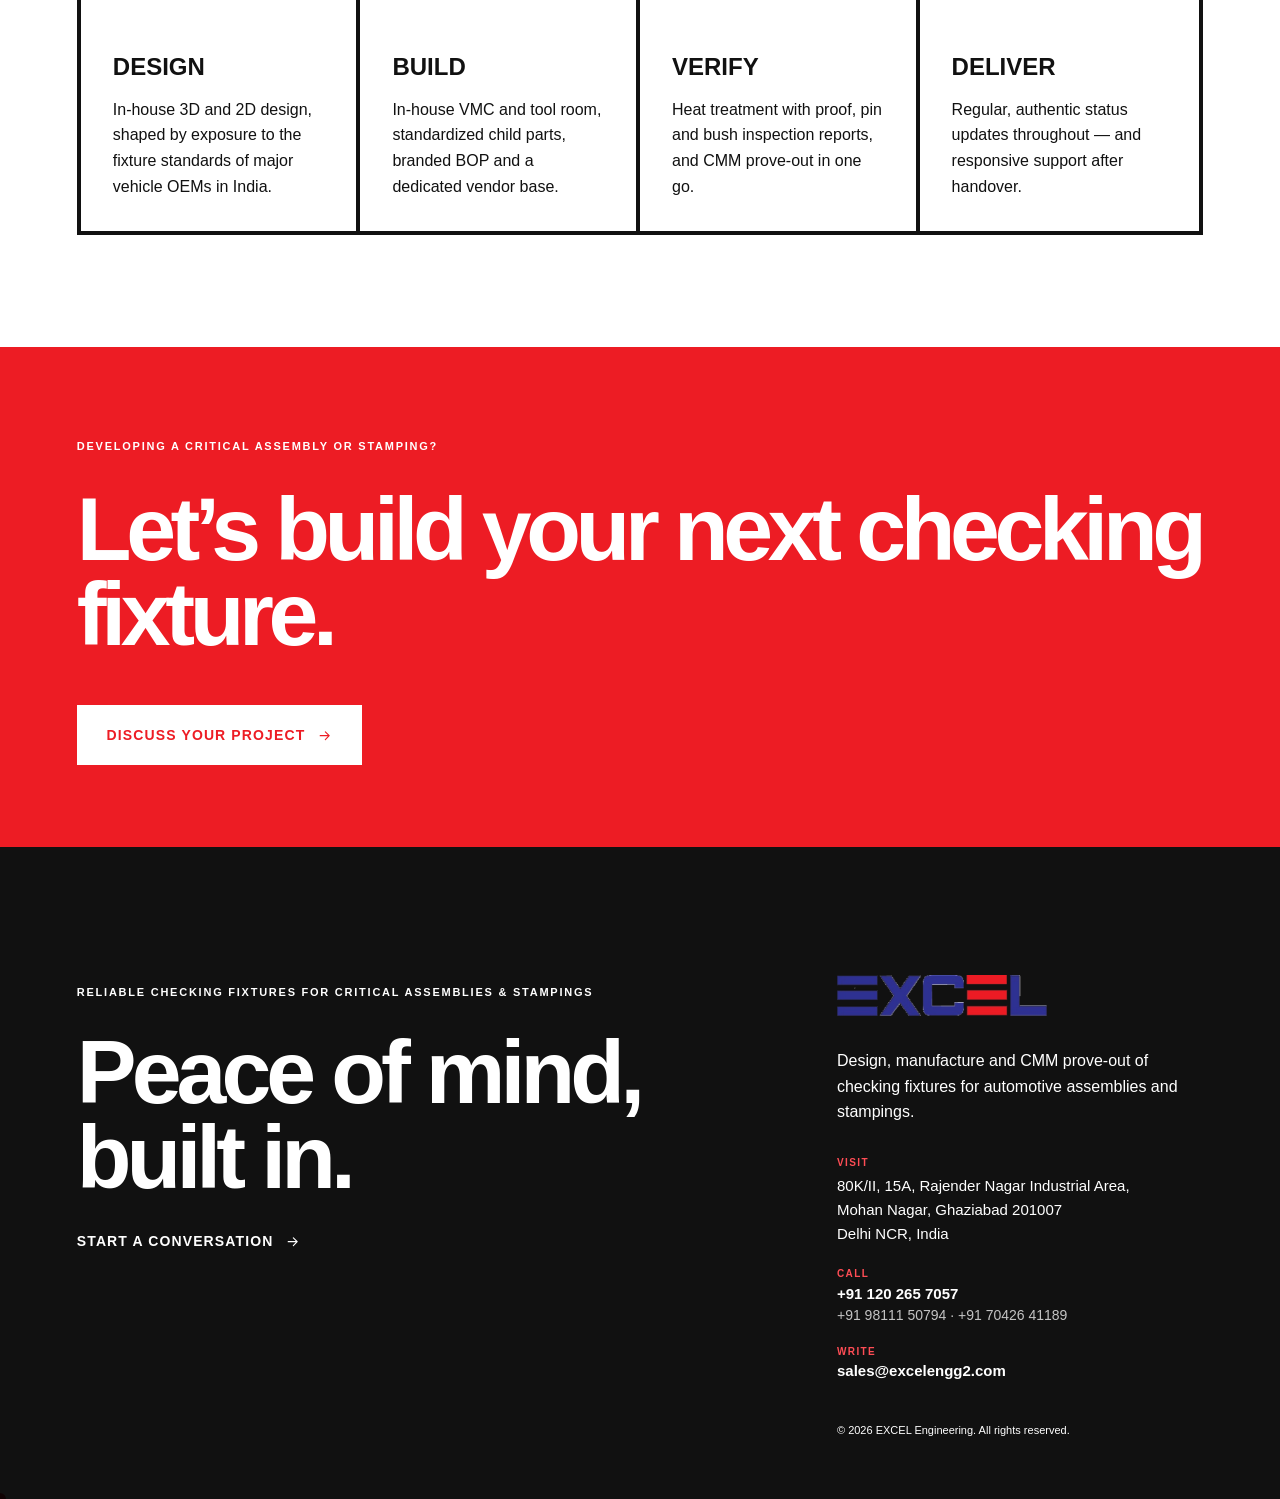
==== commit 7ebaa355: "home: rebuild around reliable fixtures and the EXCEL difference" ====
--- a/index.html
+++ b/index.html
@@ -1,92 +1,109 @@
 <!doctype html>
-<html lang="en">
+<html lang="en-IN">
 <head>
   <meta charset="utf-8">
   <meta name="viewport" content="width=device-width, initial-scale=1">
-  <meta name="description" content="EXCEL designs and manufactures professional automotive checking fixtures.">
-  <title>Home — EXCEL Checking Fixtures</title>
+  <title>Reliable Checking Fixtures — EXCEL Engineering</title>
+  <meta name="description" content="EXCEL Engineering designs and builds reliable checking fixtures for critical automotive assemblies and stampings in Ghaziabad, Delhi NCR — proved out on CMM in one go.">
+  <meta property="og:type" content="website">
+  <meta property="og:site_name" content="EXCEL Engineering">
+  <meta property="og:title" content="Reliable Checking Fixtures — EXCEL Engineering">
+  <meta property="og:description" content="EXCEL Engineering designs and builds reliable checking fixtures for critical automotive assemblies and stampings in Ghaziabad, Delhi NCR — proved out on CMM in one go.">
+  <meta name="theme-color" content="#111111">
+  <link rel="icon" href="assets/favicon.png" type="image/png">
+  <link rel="apple-touch-icon" href="assets/apple-touch-icon.png">
   <link rel="stylesheet" href="styles.css">
 </head>
 <body class="design-03-redline-editorial" data-page="home">
-  <a class="skip-link" href="#main">Skip to content</a>
-  
-    <div class="scroll-line" aria-hidden="true"></div>
-    <header class="site-header">
-      <a class="brand" href="index.html" aria-label="EXCEL home">
-        <span class="brand-frame"><img src="assets/logo-transparent.png" alt="EXCEL"></span>
-        <span class="brand-note">Checking Fixtures<br>Built to Decide</span>
-      </a>
-      <nav class="desktop-nav" aria-label="Primary navigation"><a href="index.html" class="active">Home</a><a href="capabilities.html">Capabilities</a><a href="work.html">Fixture Gallery</a></nav>
-      <a class="header-cta" href="contact.html">Discuss a program <svg viewBox="0 0 24 24" aria-hidden="true"><path d="M5 12h13M13 6l6 6-6 6"/></svg></a>
-      <button class="menu-button" aria-expanded="false" aria-label="Open menu"><svg viewBox="0 0 24 24" aria-hidden="true"><path d="M4 7h16M4 12h16M4 17h16"/></svg></button>
-      <nav class="mobile-nav" aria-label="Mobile navigation"><a href="index.html" class="active">Home</a><a href="capabilities.html">Capabilities</a><a href="work.html">Fixture Gallery</a></nav>
-    </header>
-    
+  <a class="skip-link" href="#main" data-copy="common.skipLink">Skip to content</a>
+
+  <div class="scroll-line" aria-hidden="true"></div>
+  <header class="site-header">
+    <a class="brand" href="index.html" aria-label="EXCEL Engineering home">
+      <span class="brand-frame"><img src="assets/logo-transparent.png" width="1200" height="235" alt="EXCEL"></span>
+      <span class="brand-note" data-copy="common.tagline">Checking Fixtures<br>Peace of Mind</span>
+    </a>
+    <nav class="desktop-nav" aria-label="Primary navigation"><a href="index.html" class="active" aria-current="page" data-copy="common.navigation.0">Home</a><a href="about.html" data-copy="common.navigation.1">About</a><a href="capabilities.html" data-copy="common.navigation.2">Capabilities</a><a href="work.html" data-copy="common.navigation.3">Gallery</a><a href="contact.html" data-copy="common.navigation.4">Contact</a></nav>
+    <a class="header-cta" href="contact.html"><span data-copy="common.discussButton">Discuss a project</span> <svg viewBox="0 0 24 24" aria-hidden="true"><path d="M5 12h13M13 6l6 6-6 6"/></svg></a>
+    <button class="menu-button" aria-expanded="false" aria-label="Open menu"><svg viewBox="0 0 24 24" aria-hidden="true"><path d="M4 7h16M4 12h16M4 17h16"/></svg></button>
+    <nav class="mobile-nav" aria-label="Mobile navigation"><a href="index.html" class="active" aria-current="page" data-copy="common.navigation.0">Home</a><a href="about.html" data-copy="common.navigation.1">About</a><a href="capabilities.html" data-copy="common.navigation.2">Capabilities</a><a href="work.html" data-copy="common.navigation.3">Gallery</a><a href="contact.html" data-copy="common.navigation.4">Contact</a></nav>
+  </header>
   <main id="main">
-        <section class="hero hero-redline">
-          <div class="hero-number" aria-hidden="true">X</div>
-          <div class="hero-copy reveal">
-            <p class="eyebrow">AUTOMOTIVE CHECKING FIXTURES / MADE IN INDIA</p>
-            <h1>NOT JUST<br>FIXTURES.<br><span>ANSWERS.</span></h1>
-            <p class="hero-intro">EXCEL builds production-ready checking fixtures for teams that cannot afford ambiguity.</p>
-            <a class="circle-link" href="work.html"><span>See the<br>work</span><svg viewBox="0 0 24 24" aria-hidden="true"><path d="M5 12h13M13 6l6 6-6 6"/></svg></a>
-          </div>
-          <figure class="redline-image reveal">
-            <video autoplay muted loop playsinline poster="assets/media/fixture-h-one.jpg">
-              <source src="assets/video/h-one.mp4" type="video/mp4">
-            </video>
-            <span class="live-label"><i></i> Fixture in motion</span>
-            <figcaption><b>Built for the line.</b><span>Designed for the person using it.</span></figcaption>
-          </figure>
-        </section>
-        
-    <section class="manifesto section-pad">
-      <p class="section-kicker">Why EXCEL</p>
-      <div class="manifesto-copy reveal">
-        <h2>A fixture is only valuable when it makes quality <span>obvious.</span></h2>
-        <p>That belief guides every datum, clamp, gauge and operator touchpoint. The result is a tool that fits the component, the inspection plan and the pace of production.</p>
+    <section class="hero hero-redline">
+      <div class="hero-number" aria-hidden="true">X</div>
+      <div class="hero-copy reveal">
+        <p class="eyebrow" data-copy="home.hero.eyebrow">Checking fixtures · Ghaziabad, Delhi NCR</p>
+        <h1 data-copy="home.hero.title">Fixtures<br>you can<br><span>trust.</span></h1>
+        <p class="hero-intro" data-copy="home.hero.introduction">EXCEL Engineering designs and builds reliable checking fixtures for critical automotive assemblies and stampings — proved out on CMM, finished like a master gauge, and delivered with peace of mind.</p>
+        <a class="circle-link" href="work.html"><span data-copy="home.hero.link">See the<br>work</span><svg viewBox="0 0 24 24" aria-hidden="true"><path d="M5 12h13M13 6l6 6-6 6"/></svg></a>
+      </div>
+      <figure class="redline-image reveal">
+        <video autoplay muted loop playsinline preload="metadata" poster="assets/media/fixture-closeup.jpg">
+          <source src="assets/video/fixture-closeup.mp4" type="video/mp4">
+        </video>
+        <span class="live-label"><i></i> <span data-copy="home.hero.mediaLiveLabel">In-house build</span></span>
+        <figcaption><b data-copy="home.hero.mediaTitle">Built for critical assemblies.</b><span data-copy="home.hero.mediaNote">Proved out on CMM.</span></figcaption>
+      </figure>
+    </section>
+    <section class="facts" aria-label="Key facts">
+      <div class="fact reveal"><b data-copy="home.facts.0.0">15</b><p data-copy="home.facts.0.1">Years in the Indian checking-fixture industry</p></div>
+      <div class="fact reveal"><b data-copy="home.facts.1.0">10</b><p data-copy="home.facts.1.1">Months of on-the-job training in China</p></div>
+      <div class="fact reveal"><b data-copy="home.facts.2.0">2</b><p data-copy="home.facts.2.1">In-house CMMs, up to 3000 mm travel</p></div>
+      <div class="fact reveal"><b data-copy="home.facts.3.0">4</b><p data-copy="home.facts.3.1">In-house functions: design, CMM, VMC and tool room</p></div>
+    </section>
+    <section class="challenges section-pad">
+      <div class="section-head"><div><p class="section-kicker" data-copy="home.challenges.eyebrow">Sound familiar?</p><h2 data-copy="home.challenges.title">The usual problems with <span>checking fixtures.</span></h2></div><p data-copy="home.challenges.introduction">Buyers of checking fixtures for critical assemblies and stampings tell us the same five stories. We built EXCEL to end them.</p></div>
+      <ol class="challenge-list">
+        <li class="challenge reveal"><b>01</b><h3 data-copy="home.challenges.items.0.title">Inaccuracy</h3><div class="challenge-problem"><span data-copy="home.challenges.problemLabel">The problem</span><p data-copy="home.challenges.items.0.problem">The fixture fails on CMM in the first attempt, results change from check to check, and pins and bushes have play.</p></div><div class="challenge-answer"><span data-copy="home.challenges.answerLabel">The EXCEL answer</span><p data-copy="home.challenges.items.0.answer">Proved out on CMM in one go, with a detailed inspection report for every pin and bush — and no play.</p></div></li>
+        <li class="challenge reveal"><b>02</b><h3 data-copy="home.challenges.items.1.title">Delays</h3><div class="challenge-problem"><span data-copy="home.challenges.problemLabel">The problem</span><p data-copy="home.challenges.items.1.problem">Vague timelines, no regular status, endless follow-ups and an eleventh-hour shock.</p></div><div class="challenge-answer"><span data-copy="home.challenges.answerLabel">The EXCEL answer</span><p data-copy="home.challenges.items.1.answer">Genuine timeline commitments, authentic regular status updates and early notice of any foreseen delay.</p></div></li>
+        <li class="challenge reveal"><b>03</b><h3 data-copy="home.challenges.items.2.title">Ordinary finish</h3><div class="challenge-problem"><span data-copy="home.challenges.problemLabel">The problem</span><p data-copy="home.challenges.items.2.problem">Basic surface finish, weak paint, unprotected areas that rust and confusing labels.</p></div><div class="challenge-answer"><span data-copy="home.challenges.answerLabel">The EXCEL answer</span><p data-copy="home.challenges.items.2.answer">Premium aesthetics comparable with international fixtures, special care for rust, coating and paint, and detailed labeling.</p></div></li>
+        <li class="challenge reveal"><b>04</b><h3 data-copy="home.challenges.items.3.title">Build quality</h3><div class="challenge-problem"><span data-copy="home.challenges.problemLabel">The problem</span><p data-copy="home.challenges.items.3.problem">Too heavy or too weak, local unbranded parts and quality that changes from fixture to fixture.</p></div><div class="challenge-answer"><span data-copy="home.challenges.answerLabel">The EXCEL answer</span><p data-copy="home.challenges.items.3.answer">Standardized child parts, branded bought-out parts only, and the right heat treatment — with proof.</p></div></li>
+        <li class="challenge reveal"><b>05</b><h3 data-copy="home.challenges.items.4.title">Slow service</h3><div class="challenge-problem"><span data-copy="home.challenges.problemLabel">The problem</span><p data-copy="home.challenges.items.4.problem">Delayed responses, too many hassles and weak documentation.</p></div><div class="challenge-answer"><span data-copy="home.challenges.answerLabel">The EXCEL answer</span><p data-copy="home.challenges.items.4.answer">A responsive team, clear understanding of your needs and complete documentation.</p></div></li>
+      </ol>
+    </section>
+    <section class="feature-story">
+      <div class="feature-image reveal"><img src="assets/media/gallery/dashboard-lower.jpg" width="862" height="570" alt="Dashboard lower assembly fixture" data-copy-attr="alt:home.standard.mediaLabel" loading="lazy"><span class="image-tag" data-copy="home.standard.mediaLabel">Dashboard lower assembly fixture</span></div>
+      <div class="feature-copy reveal"><p class="section-kicker" data-copy="home.standard.eyebrow">The EXCEL difference</p><h2 data-copy="home.standard.title">Attention to detail.<br>Big difference.</h2><ul><li><svg viewBox="0 0 24 24" aria-hidden="true"><path d="m5 12 4 4L19 6"/></svg> <span data-copy="home.standard.points.0">Standardized child parts &amp; branded BOP only</span></li><li><svg viewBox="0 0 24 24" aria-hidden="true"><path d="m5 12 4 4L19 6"/></svg> <span data-copy="home.standard.points.1">Right heat treatment for every relevant part — with proof</span></li><li><svg viewBox="0 0 24 24" aria-hidden="true"><path d="m5 12 4 4L19 6"/></svg> <span data-copy="home.standard.points.2">Detailed inspection report of pins &amp; bushes</span></li><li><svg viewBox="0 0 24 24" aria-hidden="true"><path d="m5 12 4 4L19 6"/></svg> <span data-copy="home.standard.points.3">No play in pins, bushes, hinges or swing units</span></li><li><svg viewBox="0 0 24 24" aria-hidden="true"><path d="m5 12 4 4L19 6"/></svg> <span data-copy="home.standard.points.4">Proved out on CMM in one go</span></li><li><svg viewBox="0 0 24 24" aria-hidden="true"><path d="m5 12 4 4L19 6"/></svg> <span data-copy="home.standard.points.5">Premium finish and detailed labeling</span></li></ul><a class="button primary" href="capabilities.html"><span data-copy="home.standard.link">See our capabilities</span> <svg viewBox="0 0 24 24" aria-hidden="true"><path d="M5 12h13M13 6l6 6-6 6"/></svg></a></div>
+    </section>
+    <section class="home-gallery section-pad">
+      <div class="section-head"><div><p class="section-kicker" data-copy="home.gallery.eyebrow">Selected work</p><h2 data-copy="home.gallery.title">Built for critical assemblies.</h2></div><a class="text-link" href="work.html"><span data-copy="home.gallery.link">View the full gallery</span> <svg viewBox="0 0 24 24" aria-hidden="true"><path d="M5 12h13M13 6l6 6-6 6"/></svg></a></div>
+      <div class="home-gallery-grid">
+        <figure class="reveal"><a href="work.html"><img src="assets/media/gallery/rear-axle-beam.jpg" width="1600" height="783" alt="Rear axle beam assembly" data-copy-attr="alt:home.gallery.items.0.0" loading="lazy"></a><figcaption><b data-copy="home.gallery.items.0.0">Rear axle beam assembly</b><span data-copy="home.gallery.items.0.1">1950 × 850 mm</span></figcaption></figure>
+        <figure class="reveal"><a href="work.html"><img src="assets/media/gallery/steering-support.jpg" width="863" height="537" alt="Steering support member" data-copy-attr="alt:home.gallery.items.1.0" loading="lazy"></a><figcaption><b data-copy="home.gallery.items.1.0">Steering support member</b><span data-copy="home.gallery.items.1.1">1750 × 750 mm</span></figcaption></figure>
+        <figure class="reveal"><a href="work.html"><img src="assets/media/gallery/body-side-outer.jpg" width="1600" height="899" alt="Body side outer" data-copy-attr="alt:home.gallery.items.2.0" loading="lazy"></a><figcaption><b data-copy="home.gallery.items.2.0">Body side outer</b><span data-copy="home.gallery.items.2.1">1680 × 1590 mm</span></figcaption></figure>
       </div>
     </section>
-    <section class="service-band section-pad">
-      <div class="section-head"><p class="section-kicker">Core capabilities</p><a class="text-link" href="capabilities.html">See complete scope <svg viewBox="0 0 24 24" aria-hidden="true"><path d="M5 12h13M13 6l6 6-6 6"/></svg></a></div>
-      <div class="service-grid">
-        <article class="service-card reveal"><span>01</span><h3>Checking Fixtures</h3><p>Attribute and variable checking solutions for stamped, molded, machined and assembled parts.</p><a href="capabilities.html">Explore <svg viewBox="0 0 24 24" aria-hidden="true"><path d="M5 12h13M13 6l6 6-6 6"/></svg></a></article>
-        <article class="service-card reveal"><span>02</span><h3>Inspection Strategy</h3><p>Datum translation, clamp logic, gauge selection and access designed around your control plan.</p><a href="capabilities.html">Explore <svg viewBox="0 0 24 24" aria-hidden="true"><path d="M5 12h13M13 6l6 6-6 6"/></svg></a></article>
-        <article class="service-card reveal"><span>03</span><h3>Build &amp; Prove-out</h3><p>Robust manufacture, assembly, inspection and functional validation before handover.</p><a href="capabilities.html">Explore <svg viewBox="0 0 24 24" aria-hidden="true"><path d="M5 12h13M13 6l6 6-6 6"/></svg></a></article>
-      </div>
-    </section>
-    <section class="feature-story">
-      <div class="feature-image reveal"><img src="assets/media/fixture-g-tip-12.jpg" alt="G-tip checking fixture"><span class="image-tag">Production fixture / detail</span></div>
-      <div class="feature-copy reveal"><p class="section-kicker">The EXCEL standard</p><h2>Complex in capability.<br>Simple in use.</h2><ul><li><svg viewBox="0 0 24 24" aria-hidden="true"><path d="m5 12 4 4L19 6"/></svg> Clear datum and clamp sequence</li><li><svg viewBox="0 0 24 24" aria-hidden="true"><path d="m5 12 4 4L19 6"/></svg> Operator-conscious ergonomics</li><li><svg viewBox="0 0 24 24" aria-hidden="true"><path d="m5 12 4 4L19 6"/></svg> Serviceable, durable construction</li><li><svg viewBox="0 0 24 24" aria-hidden="true"><path d="m5 12 4 4L19 6"/></svg> Evidence-led prove-out</li></ul><a class="button primary" href="work.html">View fixture gallery <svg viewBox="0 0 24 24" aria-hidden="true"><path d="M5 12h13M13 6l6 6-6 6"/></svg></a></div>
-    </section>
     <section class="process section-pad">
-      <div class="section-head"><div><p class="section-kicker">One accountable workflow</p><h2>From CAD to confident check.</h2></div><p>One engineering conversation from initial review through dispatch.</p></div>
+      <div class="section-head"><div><p class="section-kicker" data-copy="home.process.eyebrow">How we work</p><h2 data-copy="home.process.title">From design to CMM prove-out.</h2></div><p data-copy="home.process.introduction">Design, machining and measurement stay under one roof — so quality and timelines stay in our hands.</p></div>
       <ol class="process-list">
-        <li class="reveal"><b>01</b><h3>Understand</h3><p>Part, GD&amp;T, control plan, takt and operator context.</p></li>
-        <li class="reveal"><b>02</b><h3>Engineer</h3><p>Datum strategy, loading sequence and inspection concept.</p></li>
-        <li class="reveal"><b>03</b><h3>Build</h3><p>Machining, assembly, finishing and meticulous fit-up.</p></li>
-        <li class="reveal"><b>04</b><h3>Validate</h3><p>Inspection, functional prove-out and documented handover.</p></li>
+        <li class="reveal"><b>01</b><h3 data-copy="home.process.steps.0.0">Design</h3><p data-copy="home.process.steps.0.1">In-house 3D and 2D design, shaped by exposure to the fixture standards of major vehicle OEMs in India.</p></li>
+        <li class="reveal"><b>02</b><h3 data-copy="home.process.steps.1.0">Build</h3><p data-copy="home.process.steps.1.1">In-house VMC and tool room, standardized child parts, branded BOP and a dedicated vendor base.</p></li>
+        <li class="reveal"><b>03</b><h3 data-copy="home.process.steps.2.0">Verify</h3><p data-copy="home.process.steps.2.1">Heat treatment with proof, pin and bush inspection reports, and CMM prove-out in one go.</p></li>
+        <li class="reveal"><b>04</b><h3 data-copy="home.process.steps.3.0">Deliver</h3><p data-copy="home.process.steps.3.1">Regular, authentic status updates throughout — and responsive support after handover.</p></li>
       </ol>
     </section>
-    <section class="cta-panel reveal"><p class="eyebrow">Have a component in development?</p><h2>Bring us the difficult geometry.</h2><a class="button light" href="contact.html">Start a fixture brief <svg viewBox="0 0 24 24" aria-hidden="true"><path d="M5 12h13M13 6l6 6-6 6"/></svg></a></section>
-    </main>
-  
-    <footer class="site-footer">
-      <div class="footer-lead">
-        <p class="eyebrow">Your next program deserves certainty.</p>
-        <h2>Make every check<br>mean something.</h2>
-        <a class="text-link" href="contact.html">Start the conversation <svg viewBox="0 0 24 24" aria-hidden="true"><path d="M5 12h13M13 6l6 6-6 6"/></svg></a>
+    <section class="cta-panel reveal"><p class="eyebrow" data-copy="home.cta.eyebrow">Developing a critical assembly or stamping?</p><h2 data-copy="home.cta.title">Let’s build your next checking fixture.</h2><a class="button light" href="contact.html"><span data-copy="home.cta.link">Discuss your project</span> <svg viewBox="0 0 24 24" aria-hidden="true"><path d="M5 12h13M13 6l6 6-6 6"/></svg></a></section>
+  </main>
+
+  <footer class="site-footer">
+    <div class="footer-lead">
+      <p class="eyebrow" data-copy="common.footer.eyebrow">Reliable checking fixtures for critical assemblies &amp; stampings</p>
+      <h2 data-copy="common.footer.title">Peace of mind,<br>built in.</h2>
+      <a class="text-link" href="contact.html"><span data-copy="common.footer.link">Start a conversation</span> <svg viewBox="0 0 24 24" aria-hidden="true"><path d="M5 12h13M13 6l6 6-6 6"/></svg></a>
+    </div>
+    <div class="footer-meta">
+      <img src="assets/logo-transparent.png" width="1200" height="235" alt="EXCEL Engineering" loading="lazy">
+      <p class="footer-description" data-copy="common.footer.description">Design, manufacture and CMM prove-out of checking fixtures for automotive assemblies and stampings.</p>
+      <div class="footer-contact">
+        <div><span data-copy="common.footer.addressLabel">Visit</span><address data-copy="common.footer.address">80K/II, 15A, Rajender Nagar Industrial Area,<br>Mohan Nagar, Ghaziabad 201007<br>Delhi NCR, India</address></div>
+        <div><span data-copy="common.footer.phoneLabel">Call</span><a href="tel:+911202657057" data-copy="common.footer.phone">+91 120 265 7057</a><p data-copy="common.footer.mobiles">+91 98111 50794 · +91 70426 41189</p></div>
+        <div><span data-copy="common.footer.emailLabel">Write</span><a href="mailto:sales@excelengg2.com" data-copy="common.footer.email">sales@excelengg2.com</a></div>
       </div>
-      <div class="footer-meta">
-        <img src="assets/logo-transparent.png" alt="EXCEL">
-        <p>Purpose-built checking fixtures for automotive components and assemblies.</p>
-        <div><span>India</span><span>Global program support</span></div>
-        <p class="copyright">© <span data-year></span> EXCEL. Precision, made visible.</p>
-      </div>
-    </footer>
-    
+      <p class="copyright">© <span data-year>2026</span> <span data-copy="common.footer.copyright">EXCEL Engineering. All rights reserved.</span></p>
+    </div>
+  </footer>
   <div class="cursor-dot" aria-hidden="true"></div>
   <script src="content.js"></script>
   <script src="script.js"></script>
 </body>
-</html>+</html>
--- a/styles.css
+++ b/styles.css
@@ -55,3 +55,177 @@
   .circle-link{width:124px;height:124px}
   .section-pad{padding-top:5rem;padding-bottom:5rem}
 }
+
+/* ---------- Company profile content (2026) ---------- */
+.brand-note{display:none}
+.hero-redline .hero-intro{max-width:480px}
+.redline-image video{position:absolute;inset:0;width:100%}
+
+/* Key facts */
+.facts{display:grid;grid-template-columns:repeat(4,1fr);border-bottom:4px solid var(--black);background:#fff}
+.fact{padding:2.6rem 2.2rem;border-right:4px solid var(--black)}
+.fact:last-child{border-right:0}
+.fact b{display:block;font-size:clamp(56px,6vw,96px);font-weight:900;letter-spacing:-.06em;line-height:.9;color:var(--red)}
+.fact p{margin:1rem 0 0;font-size:14px;line-height:1.5;font-weight:700;text-transform:uppercase;letter-spacing:.04em;max-width:240px}
+
+/* Challenges */
+.challenges .section-head h2,.home-gallery .section-head h2,.facilities .section-head h2,.difference .section-head h2{font-size:clamp(42px,5.4vw,80px);line-height:.98;letter-spacing:-.05em;font-weight:900;text-transform:uppercase;max-width:900px}
+.challenges .section-head h2 span,.difference h2 span{color:var(--red)}
+.challenges .section-head>p{font-size:17px;line-height:1.65}
+.challenge-list{list-style:none;margin:0;padding:0;border-top:4px solid var(--black)}
+.challenge{display:grid;grid-template-columns:60px .8fr 1fr 1fr;gap:2.5rem;padding:2.4rem 0;border-bottom:4px solid var(--black);align-items:start}
+.challenge>b{font-size:12px;color:var(--red);font-weight:900;padding-top:.5rem}
+.challenge h3{margin:0;font-size:clamp(26px,2.4vw,36px);font-weight:900;text-transform:uppercase;letter-spacing:-.03em;line-height:1}
+.challenge span{display:block;font-size:10px;font-weight:800;letter-spacing:.14em;text-transform:uppercase;margin-bottom:.7rem;opacity:.6}
+.challenge p{margin:0;line-height:1.6}
+.challenge-answer{border-left:4px solid var(--red);padding-left:1.5rem}
+.challenge-answer span{color:var(--red);opacity:1}
+.challenge-answer p{font-weight:700}
+
+/* Feature lists with many points */
+.feature-copy li{align-items:flex-start;line-height:1.45;padding:.65rem 0}
+.feature-copy li svg{flex:none;margin-top:.15em;color:#ff4d55}
+.feature-image img{position:absolute;inset:0;width:100%;height:100%}
+.feature-image{min-height:560px}
+
+/* Home gallery teaser */
+.home-gallery{background:var(--cream)}
+.home-gallery-grid{display:grid;grid-template-columns:repeat(3,1fr);border:4px solid var(--black)}
+.home-gallery-grid figure{margin:0;border-right:4px solid var(--black);background:#fff}
+.home-gallery-grid figure:last-child{border-right:0}
+.home-gallery-grid a{display:block;aspect-ratio:4/3;overflow:hidden}
+.home-gallery-grid img{width:100%;height:100%;object-fit:cover;transition:transform .8s}
+.home-gallery-grid a:hover img{transform:scale(1.04)}
+.home-gallery-grid figcaption,.photo-grid figcaption{display:flex;flex-direction:column;gap:.35rem;padding:1.2rem 1.4rem;border-top:4px solid var(--black)}
+.home-gallery-grid figcaption b,.photo-grid figcaption b{font-size:15px;text-transform:uppercase;font-weight:900;letter-spacing:.01em}
+.home-gallery-grid figcaption span,.photo-grid figcaption>span:last-child{font-size:13px;opacity:.7}
+
+/* Process list reused for strengths */
+.process-list p{margin:0}
+.process-list li:last-child{border-right:0}
+
+/* About */
+.about-hero h1{max-width:1100px}
+.manifesto h2{font-size:clamp(40px,5.4vw,82px)}
+.facilities{background:#fff}
+.facility-grid{display:grid;grid-template-columns:repeat(3,1fr);border:4px solid var(--black)}
+.facility{border-right:4px solid var(--black);display:flex;flex-direction:column}
+.facility:last-child{border-right:0}
+.facility figure{margin:0;aspect-ratio:4/3;overflow:hidden;border-bottom:4px solid var(--black)}
+.facility img{width:100%;height:100%;object-fit:cover}
+.facility b{font-size:12px;color:var(--red);padding:1.6rem 1.8rem 0}
+.facility h3{font-size:24px;font-weight:900;text-transform:uppercase;margin:1.4rem 1.8rem .6rem;letter-spacing:-.02em}
+.facility p{margin:0 1.8rem 2rem;line-height:1.6}
+.facility-strip{display:grid;grid-template-columns:repeat(4,1fr);gap:0;border:4px solid var(--black);border-top:0}
+.facility-strip img{aspect-ratio:4/3;object-fit:cover;width:100%;height:100%;border-right:4px solid var(--black)}
+.facility-strip img:last-child{border-right:0}
+.materials .section-head>p{font-size:17px;line-height:1.6}
+.quality-block>div>h2{font-weight:900;text-transform:uppercase;letter-spacing:-.04em}
+.quality-block .section-kicker{color:#ff4d55}
+
+/* Capabilities */
+.difference{background:var(--black);color:#fff}
+.difference-grid{display:grid;grid-template-columns:1fr 1fr;border:2px solid #fff}
+.difference-grid article{padding:3rem;border-right:2px solid #fff}
+.difference-grid article:last-child{border-right:0}
+.difference-grid h3{margin:0 0 1.5rem;font-size:26px;font-weight:900;text-transform:uppercase;letter-spacing:-.02em}
+.difference-grid ul{list-style:none;margin:0;padding:0}
+.difference-grid li{display:flex;gap:.8rem;align-items:flex-start;padding:.9rem 0;border-top:1px solid rgba(255,255,255,.25);line-height:1.5}
+.difference-grid li svg{flex:none;margin-top:.2em;color:#ff4d55}
+.parts-story .feature-image{order:0;border-left:0;border-right:4px solid var(--black);background:#fff}
+.parts-story .feature-image img{object-fit:contain;padding:2rem}
+.parts-story .feature-copy{background:var(--red)}
+.parts-story .feature-copy .section-kicker{color:#fff}
+.parts-story .feature-copy li svg{color:#fff}
+
+/* Gallery */
+.gallery-intro p:first-child{font-size:11px;font-weight:800;letter-spacing:.16em;text-transform:uppercase;color:var(--red)}
+.work-grid{border-top:4px solid var(--black)}
+.photo-grid{display:grid;grid-template-columns:repeat(3,1fr);border-top:4px solid var(--black)}
+.photo-grid figure{margin:0;border-right:4px solid var(--black);border-bottom:4px solid var(--black);background:#fff}
+.photo-grid figure:nth-child(3n){border-right:0}
+.photo-grid a{display:block;aspect-ratio:4/3;overflow:hidden;cursor:zoom-in}
+.photo-grid img{width:100%;height:100%;object-fit:cover;transition:transform .8s}
+.photo-grid a:hover img{transform:scale(1.04)}
+.photo-grid figcaption>span:first-child{font-size:10px;color:var(--red);font-weight:900;letter-spacing:.1em}
+.lightbox{padding:0;border:4px solid var(--black);background:var(--black);color:#fff;max-width:min(1200px,94vw);max-height:94vh;width:100%}
+.lightbox::backdrop{background:rgba(17,17,17,.88)}
+.lightbox figure{margin:0}
+.lightbox img{width:100%;max-height:calc(94vh - 90px);object-fit:contain;background:#000}
+.lightbox figcaption{display:flex;gap:1rem;align-items:baseline;flex-wrap:wrap;padding:1rem 1.4rem}
+.lightbox figcaption b{text-transform:uppercase}
+.lightbox figcaption span{opacity:.75}
+.lightbox-close{position:absolute;top:.8rem;right:.8rem;z-index:2;display:flex;gap:.5rem;align-items:center;background:var(--red);color:#fff;border:0;padding:.7rem 1rem;font-size:12px;font-weight:800;text-transform:uppercase;letter-spacing:.08em;cursor:pointer}
+
+/* Contact */
+.contact-card h2{margin:.8rem 0 1.2rem}
+.contact-card address{font-style:normal;line-height:1.7;margin-bottom:1.2rem}
+.contact-card .map-link{margin-bottom:2rem;color:#ff4d55}
+.contact-card>div a{font-size:17px;font-weight:700}
+.contact-card>div a:hover,.footer-contact a:hover{color:#ff4d55}
+.form-success{color:var(--black);line-height:1.6}
+
+/* Footer */
+.footer-meta>p.footer-description{max-width:380px;line-height:1.6;margin:0}
+.footer-meta>div.footer-contact{display:grid;grid-template-columns:1fr;gap:1.4rem;font-size:15px;text-transform:none;letter-spacing:0}
+.footer-contact>div{display:flex;flex-direction:column;gap:.35rem}
+.footer-contact span{font-size:10px;text-transform:uppercase;letter-spacing:.14em;color:#ff4d55;font-weight:800}
+.footer-contact address{font-style:normal;line-height:1.6}
+.footer-contact p{margin:0;opacity:.75;font-size:14px}
+.footer-contact a{font-weight:700}
+
+/* 404 */
+.not-found{min-height:calc(100vh - 104px);display:flex;flex-direction:column;justify-content:center;align-items:flex-start}
+.not-found>p:nth-of-type(2){font-size:19px;line-height:1.6;margin:2rem 0}
+
+@media(max-width:900px){
+  .facts{grid-template-columns:1fr 1fr}
+  .fact:nth-child(2){border-right:0}
+  .fact:nth-child(-n+2){border-bottom:4px solid var(--black)}
+  .challenge{grid-template-columns:40px 1fr;gap:1.2rem 1.5rem}
+  .challenge-problem,.challenge-answer{grid-column:2}
+  .home-gallery-grid,.facility-grid{grid-template-columns:1fr}
+  .home-gallery-grid figure,.facility{border-right:0;border-bottom:4px solid var(--black)}
+  .home-gallery-grid figure:last-child,.facility:last-child{border-bottom:0}
+  .facility-strip{grid-template-columns:1fr 1fr}
+  .facility-strip img:nth-child(2){border-right:0}
+  .facility-strip img:nth-child(-n+2){border-bottom:4px solid var(--black)}
+  .difference-grid{grid-template-columns:1fr}
+  .difference-grid article{border-right:0;border-bottom:2px solid #fff;padding:2rem}
+  .difference-grid article:last-child{border-bottom:0}
+  .parts-story .feature-image{border-right:0;border-bottom:4px solid var(--black)}
+  .photo-grid{grid-template-columns:1fr 1fr}
+  .photo-grid figure:nth-child(3n){border-right:4px solid var(--black)}
+  .photo-grid figure:nth-child(2n){border-right:0}
+  .process-list li{border-right:0;border-bottom:4px solid var(--black)}
+  .process-list li:nth-child(odd){border-right:4px solid var(--black)}
+  .process-list li:nth-last-child(-n+2){border-bottom:0}
+  .feature-image{min-height:440px}
+}
+@media(max-width:580px){
+  .fact{padding:1.8rem 1.4rem}
+  .fact p{font-size:12px}
+  .photo-grid{grid-template-columns:1fr}
+  .photo-grid figure,.photo-grid figure:nth-child(3n){border-right:0}
+  .process-list li,.process-list li:nth-child(odd){border-right:0;border-bottom:4px solid var(--black)}
+  .process-list li:last-child{border-bottom:0}
+  .process-list h3{margin-top:2rem}
+  .challenge{grid-template-columns:1fr}
+  .challenge-problem,.challenge-answer{grid-column:1}
+  .feature-image{min-height:320px}
+  .lightbox-close{top:.5rem;right:.5rem}
+}
+
+/* Consistency fixes */
+.footer-meta img{height:auto;aspect-ratio:1200/235}
+.brand img{object-fit:contain}
+.process .section-head h2,.materials h2{font-weight:900;text-transform:uppercase;letter-spacing:-.05em;line-height:.98}
+.feature-copy .section-kicker,.quality-block .section-kicker{color:#fff;opacity:.75}
+.contact-hero h1{font-size:clamp(48px,6.4vw,100px)}
+.contact-hero>div>p:last-child{margin-top:2rem}
+@media(max-width:580px){
+  .principle-strip{flex-wrap:wrap;gap:.4rem 1.2rem;padding:3rem 5vw}
+  .principle-strip span{font-size:34px}
+  .principle-strip i{display:none}
+  .gallery-intro.section-pad{padding-top:3.5rem;padding-bottom:3rem;gap:1rem}
+}
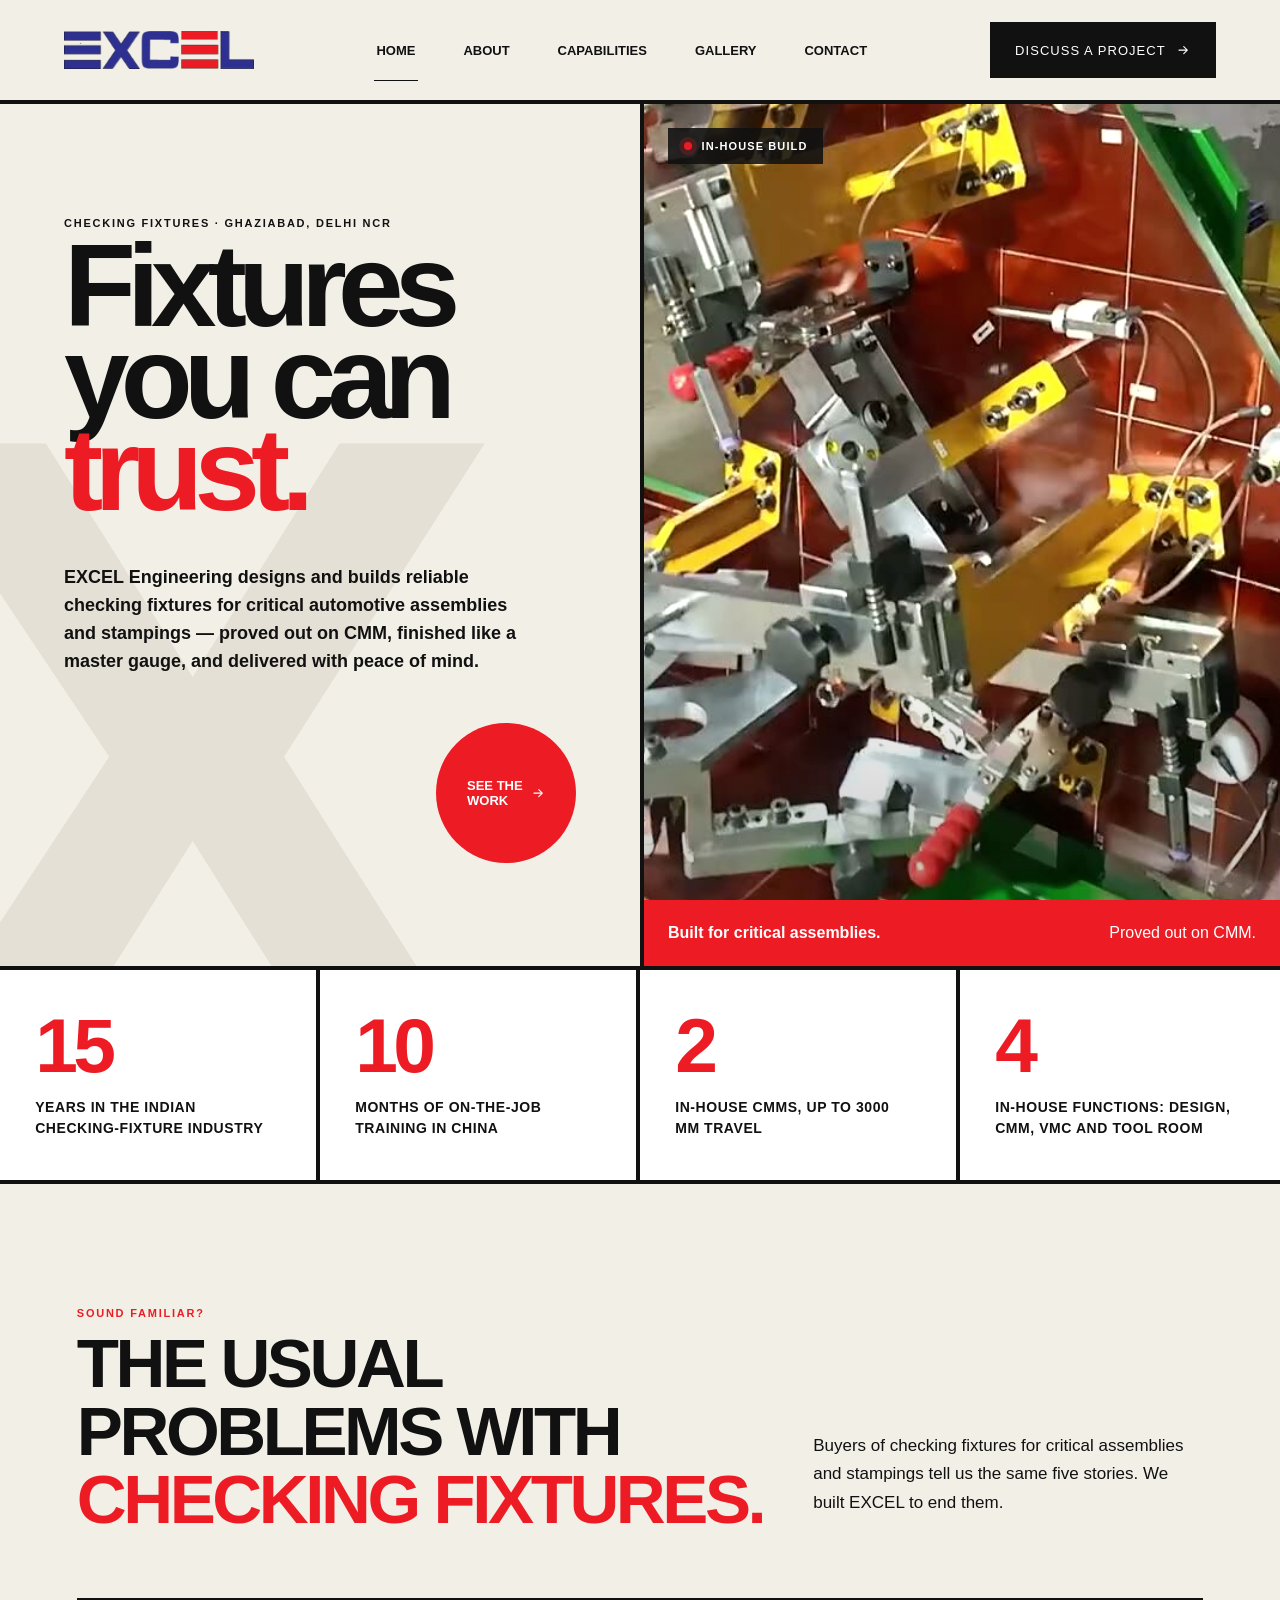
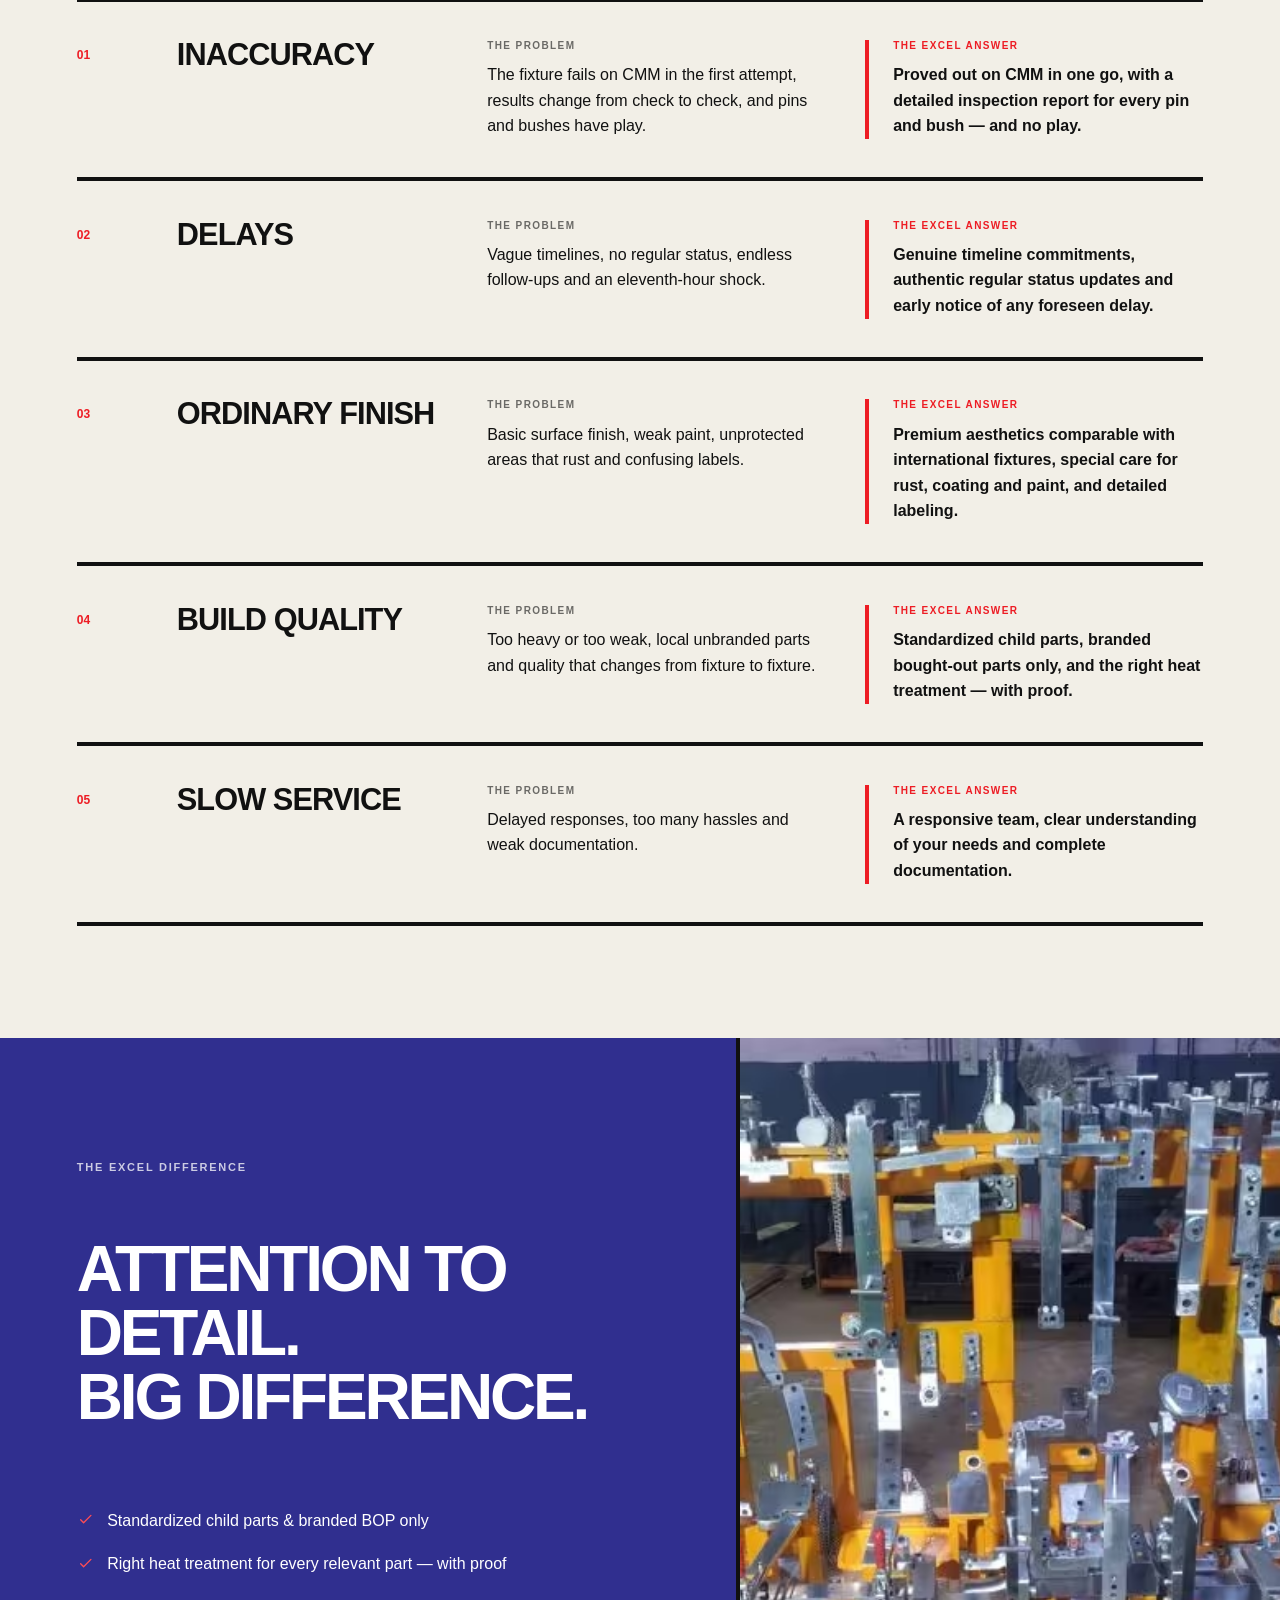
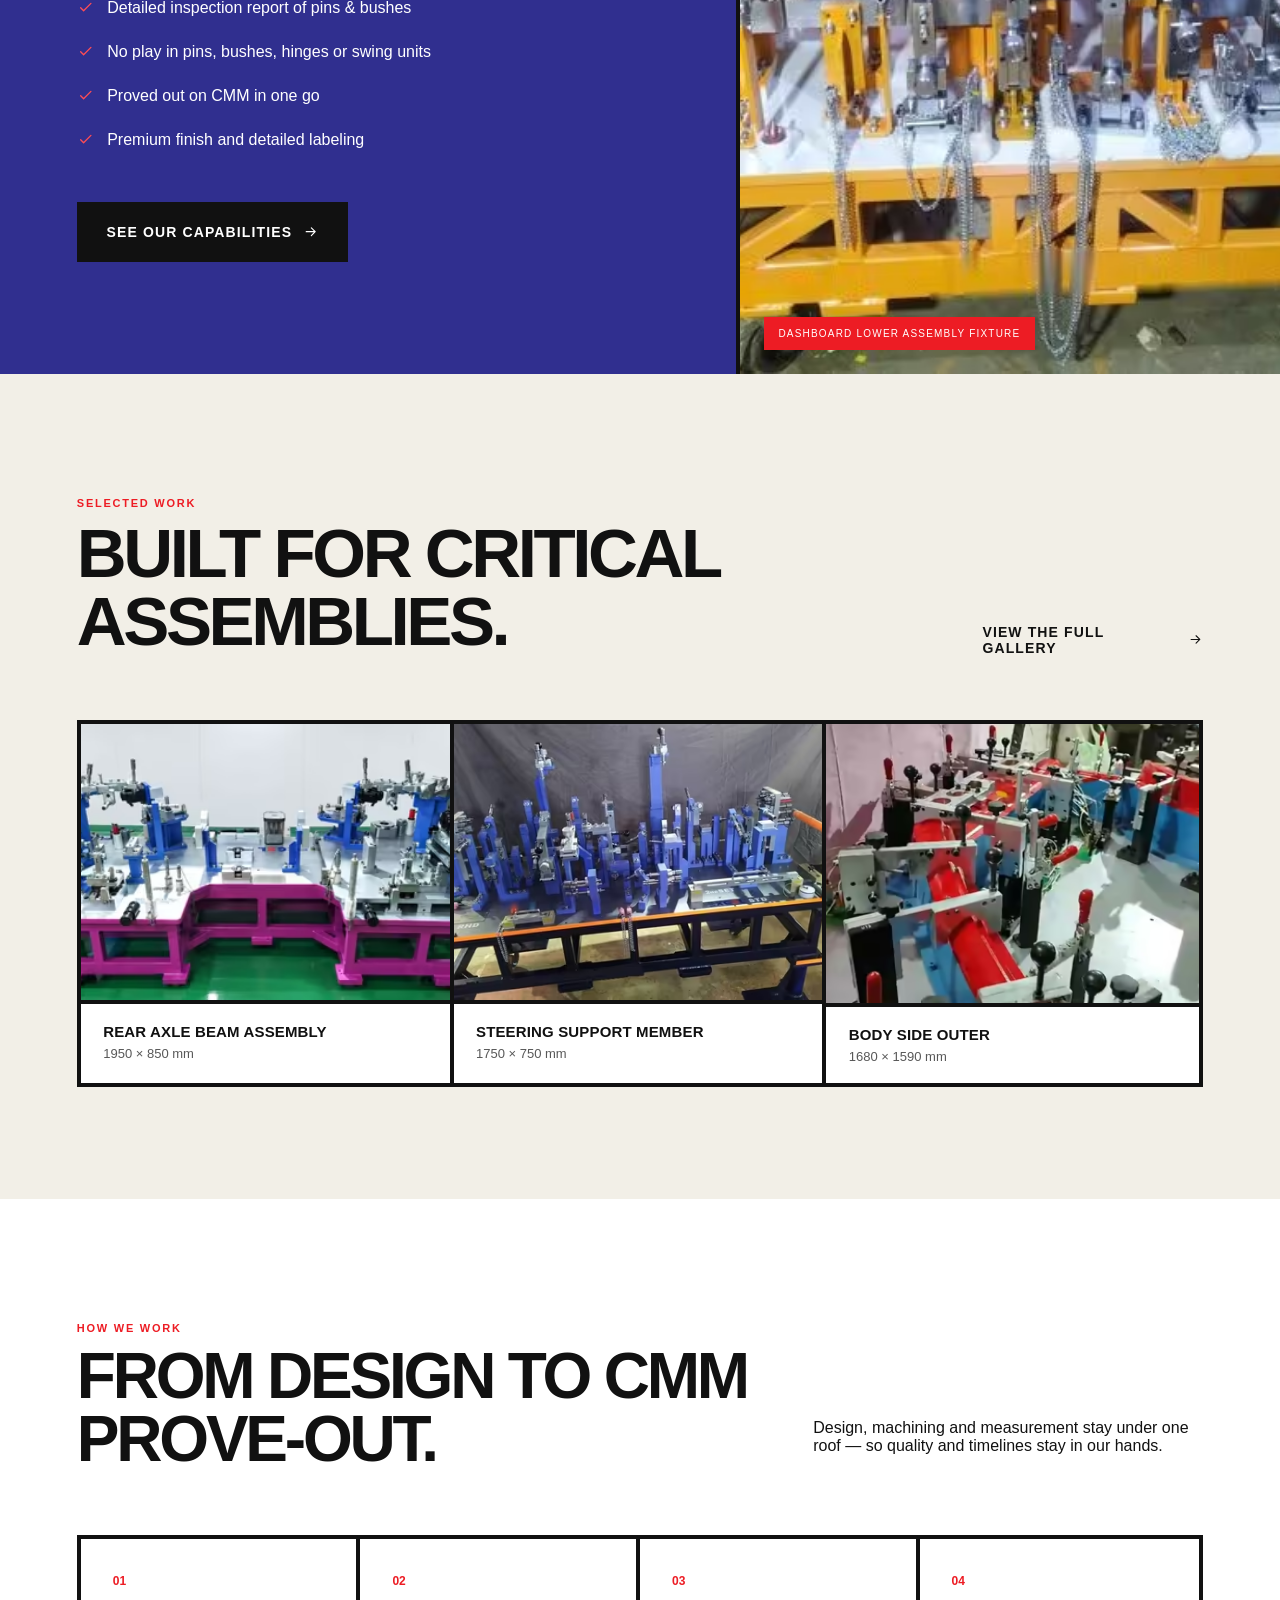
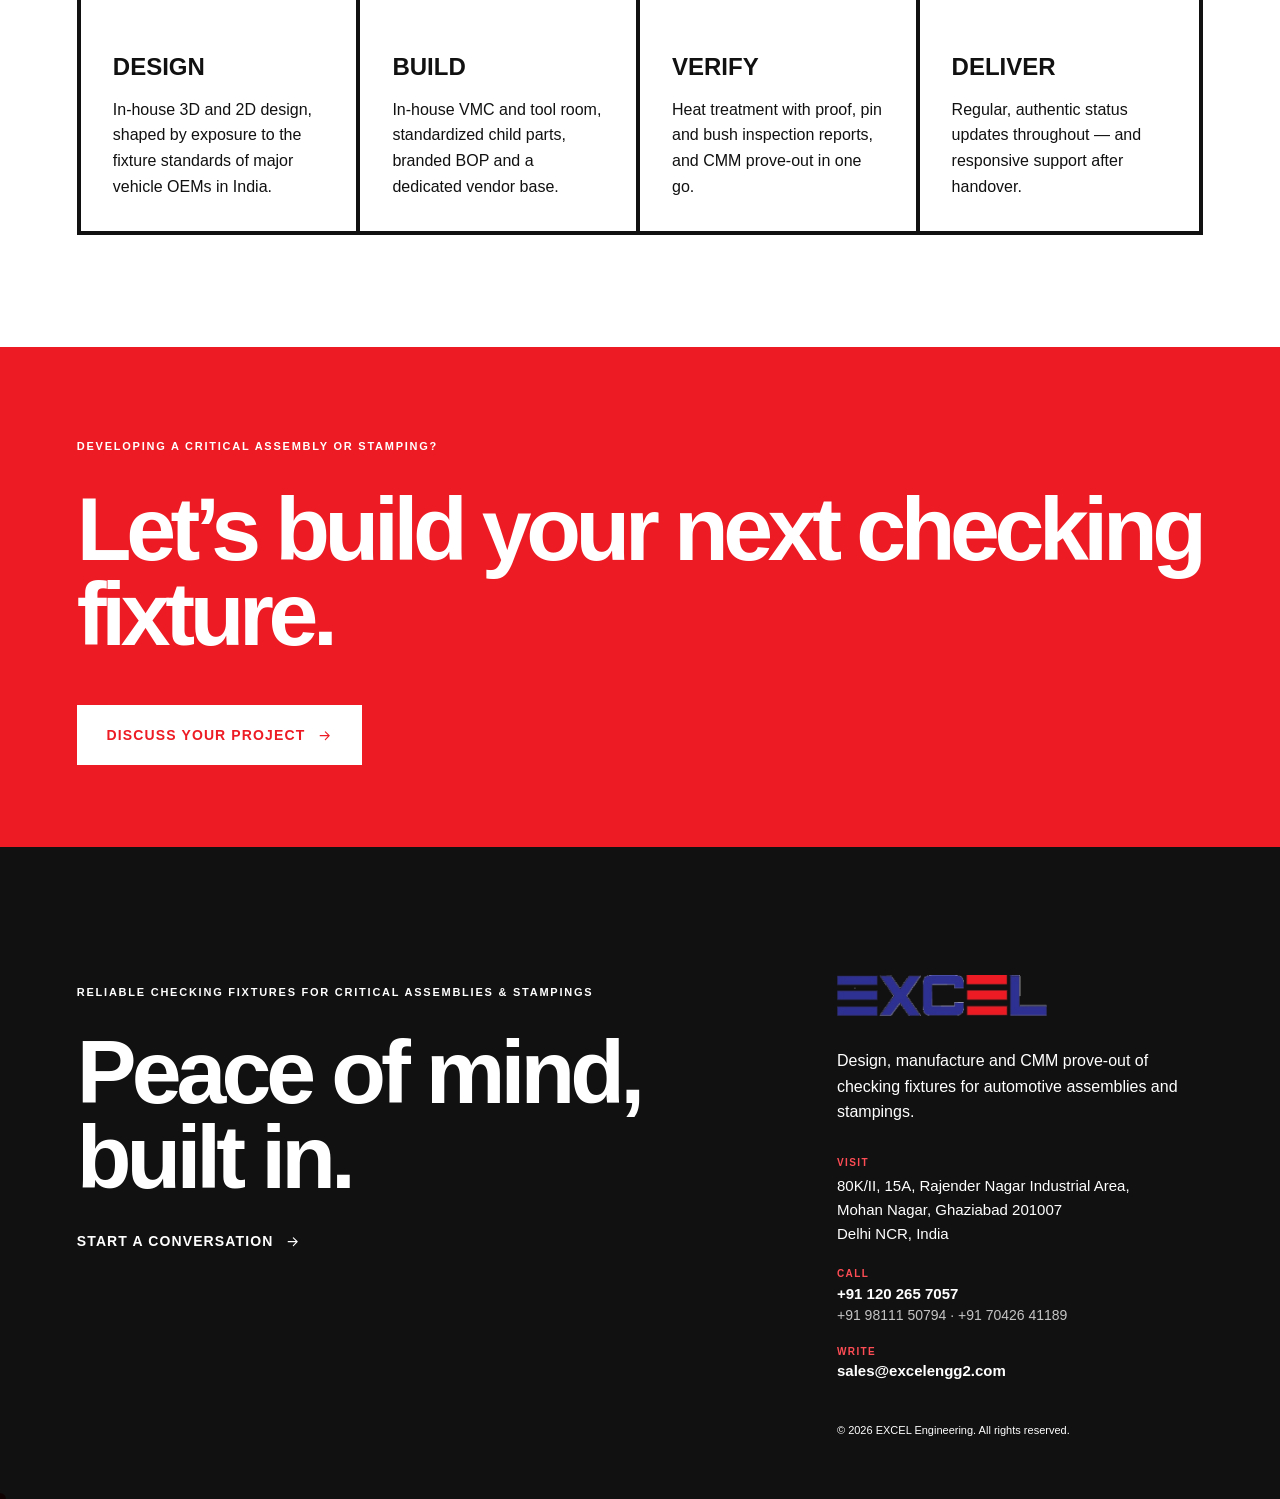
==== commit a0199bf9: "pages: serve responsive AVIF/WebP pictures and a right-sized logo Every content photo is now a <pict" ====
--- a/index.html
+++ b/index.html
@@ -20,7 +20,7 @@
   <div class="scroll-line" aria-hidden="true"></div>
   <header class="site-header">
     <a class="brand" href="index.html" aria-label="EXCEL Engineering home">
-      <span class="brand-frame"><img src="assets/logo-transparent.png" width="1200" height="235" alt="EXCEL"></span>
+      <span class="brand-frame"><img src="assets/logo-480.png" width="480" height="94" alt="EXCEL"></span>
       <span class="brand-note" data-copy="common.tagline">Checking Fixtures<br>Peace of Mind</span>
     </a>
     <nav class="desktop-nav" aria-label="Primary navigation"><a href="index.html" class="active" aria-current="page" data-copy="common.navigation.0">Home</a><a href="about.html" data-copy="common.navigation.1">About</a><a href="capabilities.html" data-copy="common.navigation.2">Capabilities</a><a href="work.html" data-copy="common.navigation.3">Gallery</a><a href="contact.html" data-copy="common.navigation.4">Contact</a></nav>
@@ -62,15 +62,15 @@
       </ol>
     </section>
     <section class="feature-story">
-      <div class="feature-image reveal"><img src="assets/media/gallery/dashboard-lower.jpg" width="862" height="570" alt="Dashboard lower assembly fixture" data-copy-attr="alt:home.standard.mediaLabel" loading="lazy"><span class="image-tag" data-copy="home.standard.mediaLabel">Dashboard lower assembly fixture</span></div>
+      <div class="feature-image reveal"><picture><source type="image/avif" srcset="assets/media/gallery/dashboard-lower-480.avif 480w, assets/media/gallery/dashboard-lower-862.avif 862w" sizes="(max-width: 900px) 100vw, 42vw"><source type="image/webp" srcset="assets/media/gallery/dashboard-lower-480.webp 480w, assets/media/gallery/dashboard-lower-862.webp 862w" sizes="(max-width: 900px) 100vw, 42vw"><img src="assets/media/gallery/dashboard-lower.jpg" width="862" height="570" alt="Dashboard lower assembly fixture" data-copy-attr="alt:home.standard.mediaLabel" loading="lazy" decoding="async"></picture><span class="image-tag" data-copy="home.standard.mediaLabel">Dashboard lower assembly fixture</span></div>
       <div class="feature-copy reveal"><p class="section-kicker" data-copy="home.standard.eyebrow">The EXCEL difference</p><h2 data-copy="home.standard.title">Attention to detail.<br>Big difference.</h2><ul><li><svg viewBox="0 0 24 24" aria-hidden="true"><path d="m5 12 4 4L19 6"/></svg> <span data-copy="home.standard.points.0">Standardized child parts &amp; branded BOP only</span></li><li><svg viewBox="0 0 24 24" aria-hidden="true"><path d="m5 12 4 4L19 6"/></svg> <span data-copy="home.standard.points.1">Right heat treatment for every relevant part — with proof</span></li><li><svg viewBox="0 0 24 24" aria-hidden="true"><path d="m5 12 4 4L19 6"/></svg> <span data-copy="home.standard.points.2">Detailed inspection report of pins &amp; bushes</span></li><li><svg viewBox="0 0 24 24" aria-hidden="true"><path d="m5 12 4 4L19 6"/></svg> <span data-copy="home.standard.points.3">No play in pins, bushes, hinges or swing units</span></li><li><svg viewBox="0 0 24 24" aria-hidden="true"><path d="m5 12 4 4L19 6"/></svg> <span data-copy="home.standard.points.4">Proved out on CMM in one go</span></li><li><svg viewBox="0 0 24 24" aria-hidden="true"><path d="m5 12 4 4L19 6"/></svg> <span data-copy="home.standard.points.5">Premium finish and detailed labeling</span></li></ul><a class="button primary" href="capabilities.html"><span data-copy="home.standard.link">See our capabilities</span> <svg viewBox="0 0 24 24" aria-hidden="true"><path d="M5 12h13M13 6l6 6-6 6"/></svg></a></div>
     </section>
     <section class="home-gallery section-pad">
       <div class="section-head"><div><p class="section-kicker" data-copy="home.gallery.eyebrow">Selected work</p><h2 data-copy="home.gallery.title">Built for critical assemblies.</h2></div><a class="text-link" href="work.html"><span data-copy="home.gallery.link">View the full gallery</span> <svg viewBox="0 0 24 24" aria-hidden="true"><path d="M5 12h13M13 6l6 6-6 6"/></svg></a></div>
       <div class="home-gallery-grid">
-        <figure class="reveal"><a href="work.html"><img src="assets/media/gallery/rear-axle-beam.jpg" width="1600" height="783" alt="Rear axle beam assembly" data-copy-attr="alt:home.gallery.items.0.0" loading="lazy"></a><figcaption><b data-copy="home.gallery.items.0.0">Rear axle beam assembly</b><span data-copy="home.gallery.items.0.1">1950 × 850 mm</span></figcaption></figure>
-        <figure class="reveal"><a href="work.html"><img src="assets/media/gallery/steering-support.jpg" width="863" height="537" alt="Steering support member" data-copy-attr="alt:home.gallery.items.1.0" loading="lazy"></a><figcaption><b data-copy="home.gallery.items.1.0">Steering support member</b><span data-copy="home.gallery.items.1.1">1750 × 750 mm</span></figcaption></figure>
-        <figure class="reveal"><a href="work.html"><img src="assets/media/gallery/body-side-outer.jpg" width="1600" height="899" alt="Body side outer" data-copy-attr="alt:home.gallery.items.2.0" loading="lazy"></a><figcaption><b data-copy="home.gallery.items.2.0">Body side outer</b><span data-copy="home.gallery.items.2.1">1680 × 1590 mm</span></figcaption></figure>
+        <figure class="reveal"><a href="work.html"><picture><source type="image/avif" srcset="assets/media/gallery/rear-axle-beam-480.avif 480w, assets/media/gallery/rear-axle-beam-800.avif 800w, assets/media/gallery/rear-axle-beam-1200.avif 1200w, assets/media/gallery/rear-axle-beam-1600.avif 1600w" sizes="(max-width: 900px) 90vw, 29vw"><source type="image/webp" srcset="assets/media/gallery/rear-axle-beam-480.webp 480w, assets/media/gallery/rear-axle-beam-800.webp 800w, assets/media/gallery/rear-axle-beam-1200.webp 1200w, assets/media/gallery/rear-axle-beam-1600.webp 1600w" sizes="(max-width: 900px) 90vw, 29vw"><img src="assets/media/gallery/rear-axle-beam.jpg" width="1600" height="783" alt="Rear axle beam assembly" data-copy-attr="alt:home.gallery.items.0.0" loading="lazy" decoding="async"></picture></a><figcaption><b data-copy="home.gallery.items.0.0">Rear axle beam assembly</b><span data-copy="home.gallery.items.0.1">1950 × 850 mm</span></figcaption></figure>
+        <figure class="reveal"><a href="work.html"><picture><source type="image/avif" srcset="assets/media/gallery/steering-support-480.avif 480w, assets/media/gallery/steering-support-863.avif 863w" sizes="(max-width: 900px) 90vw, 29vw"><source type="image/webp" srcset="assets/media/gallery/steering-support-480.webp 480w, assets/media/gallery/steering-support-863.webp 863w" sizes="(max-width: 900px) 90vw, 29vw"><img src="assets/media/gallery/steering-support.jpg" width="863" height="537" alt="Steering support member" data-copy-attr="alt:home.gallery.items.1.0" loading="lazy" decoding="async"></picture></a><figcaption><b data-copy="home.gallery.items.1.0">Steering support member</b><span data-copy="home.gallery.items.1.1">1750 × 750 mm</span></figcaption></figure>
+        <figure class="reveal"><a href="work.html"><picture><source type="image/avif" srcset="assets/media/gallery/body-side-outer-480.avif 480w, assets/media/gallery/body-side-outer-800.avif 800w, assets/media/gallery/body-side-outer-1200.avif 1200w, assets/media/gallery/body-side-outer-1600.avif 1600w" sizes="(max-width: 900px) 90vw, 29vw"><source type="image/webp" srcset="assets/media/gallery/body-side-outer-480.webp 480w, assets/media/gallery/body-side-outer-800.webp 800w, assets/media/gallery/body-side-outer-1200.webp 1200w, assets/media/gallery/body-side-outer-1600.webp 1600w" sizes="(max-width: 900px) 90vw, 29vw"><img src="assets/media/gallery/body-side-outer.jpg" width="1600" height="899" alt="Body side outer" data-copy-attr="alt:home.gallery.items.2.0" loading="lazy" decoding="async"></picture></a><figcaption><b data-copy="home.gallery.items.2.0">Body side outer</b><span data-copy="home.gallery.items.2.1">1680 × 1590 mm</span></figcaption></figure>
       </div>
     </section>
     <section class="process section-pad">
@@ -92,7 +92,7 @@
       <a class="text-link" href="contact.html"><span data-copy="common.footer.link">Start a conversation</span> <svg viewBox="0 0 24 24" aria-hidden="true"><path d="M5 12h13M13 6l6 6-6 6"/></svg></a>
     </div>
     <div class="footer-meta">
-      <img src="assets/logo-transparent.png" width="1200" height="235" alt="EXCEL Engineering" loading="lazy">
+      <img src="assets/logo-480.png" width="480" height="94" alt="EXCEL Engineering" loading="lazy" decoding="async">
       <p class="footer-description" data-copy="common.footer.description">Design, manufacture and CMM prove-out of checking fixtures for automotive assemblies and stampings.</p>
       <div class="footer-contact">
         <div><span data-copy="common.footer.addressLabel">Visit</span><address data-copy="common.footer.address">80K/II, 15A, Rajender Nagar Industrial Area,<br>Mohan Nagar, Ghaziabad 201007<br>Delhi NCR, India</address></div>
--- a/styles.css
+++ b/styles.css
@@ -118,7 +118,7 @@
 .facility p{margin:0 1.8rem 2rem;line-height:1.6}
 .facility-strip{display:grid;grid-template-columns:repeat(4,1fr);gap:0;border:4px solid var(--black);border-top:0}
 .facility-strip img{aspect-ratio:4/3;object-fit:cover;width:100%;height:100%;border-right:4px solid var(--black)}
-.facility-strip img:last-child{border-right:0}
+.facility-strip picture:last-child img{border-right:0}
 .materials .section-head>p{font-size:17px;line-height:1.6}
 .quality-block>div>h2{font-weight:900;text-transform:uppercase;letter-spacing:-.04em}
 .quality-block .section-kicker{color:#ff4d55}
@@ -188,8 +188,8 @@
   .home-gallery-grid figure,.facility{border-right:0;border-bottom:4px solid var(--black)}
   .home-gallery-grid figure:last-child,.facility:last-child{border-bottom:0}
   .facility-strip{grid-template-columns:1fr 1fr}
-  .facility-strip img:nth-child(2){border-right:0}
-  .facility-strip img:nth-child(-n+2){border-bottom:4px solid var(--black)}
+  .facility-strip picture:nth-child(2) img{border-right:0}
+  .facility-strip picture:nth-child(-n+2) img{border-bottom:4px solid var(--black)}
   .difference-grid{grid-template-columns:1fr}
   .difference-grid article{border-right:0;border-bottom:2px solid #fff;padding:2rem}
   .difference-grid article:last-child{border-bottom:0}
@@ -229,3 +229,7 @@
   .principle-strip i{display:none}
   .gallery-intro.section-pad{padding-top:3.5rem;padding-bottom:3rem;gap:1rem}
 }
+
+/* Responsive images: <picture> wrappers add no box, so layout rules keep targeting the <img> */
+picture{display:contents}
+picture>source{display:none}
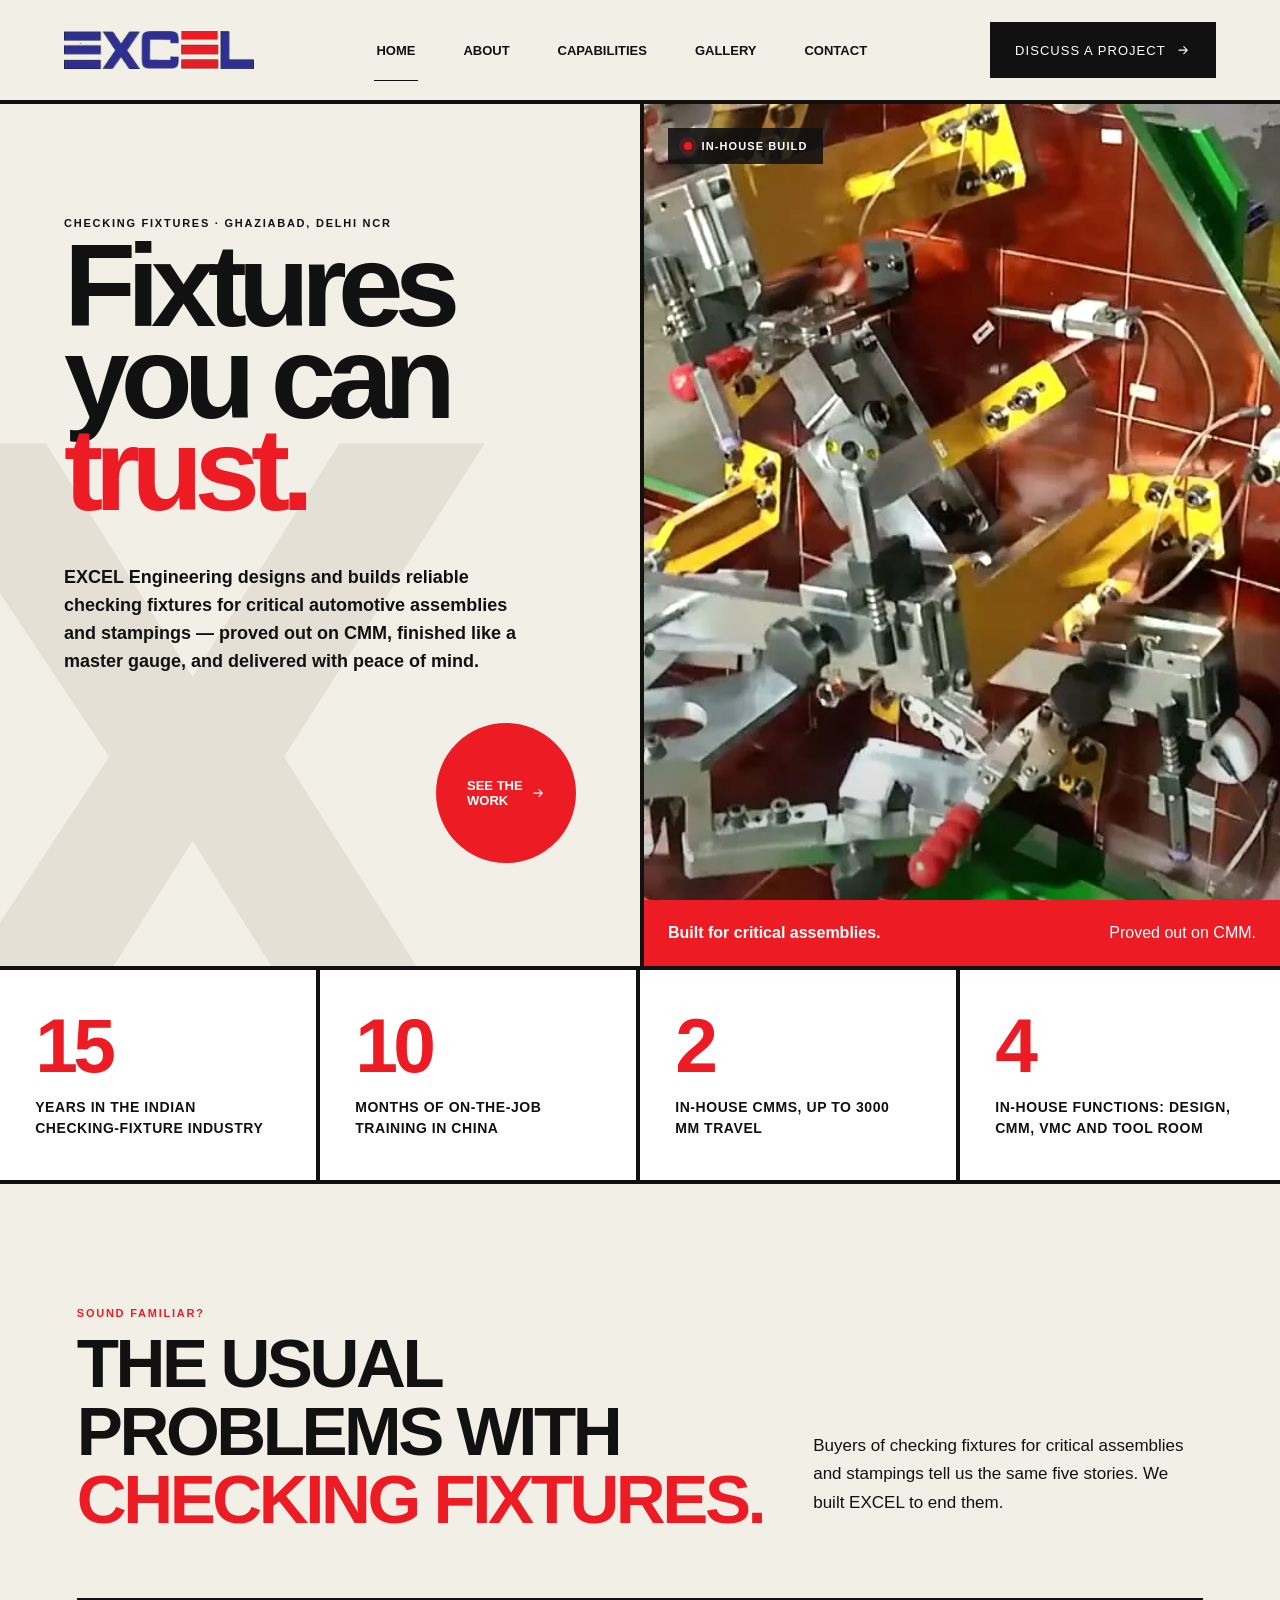
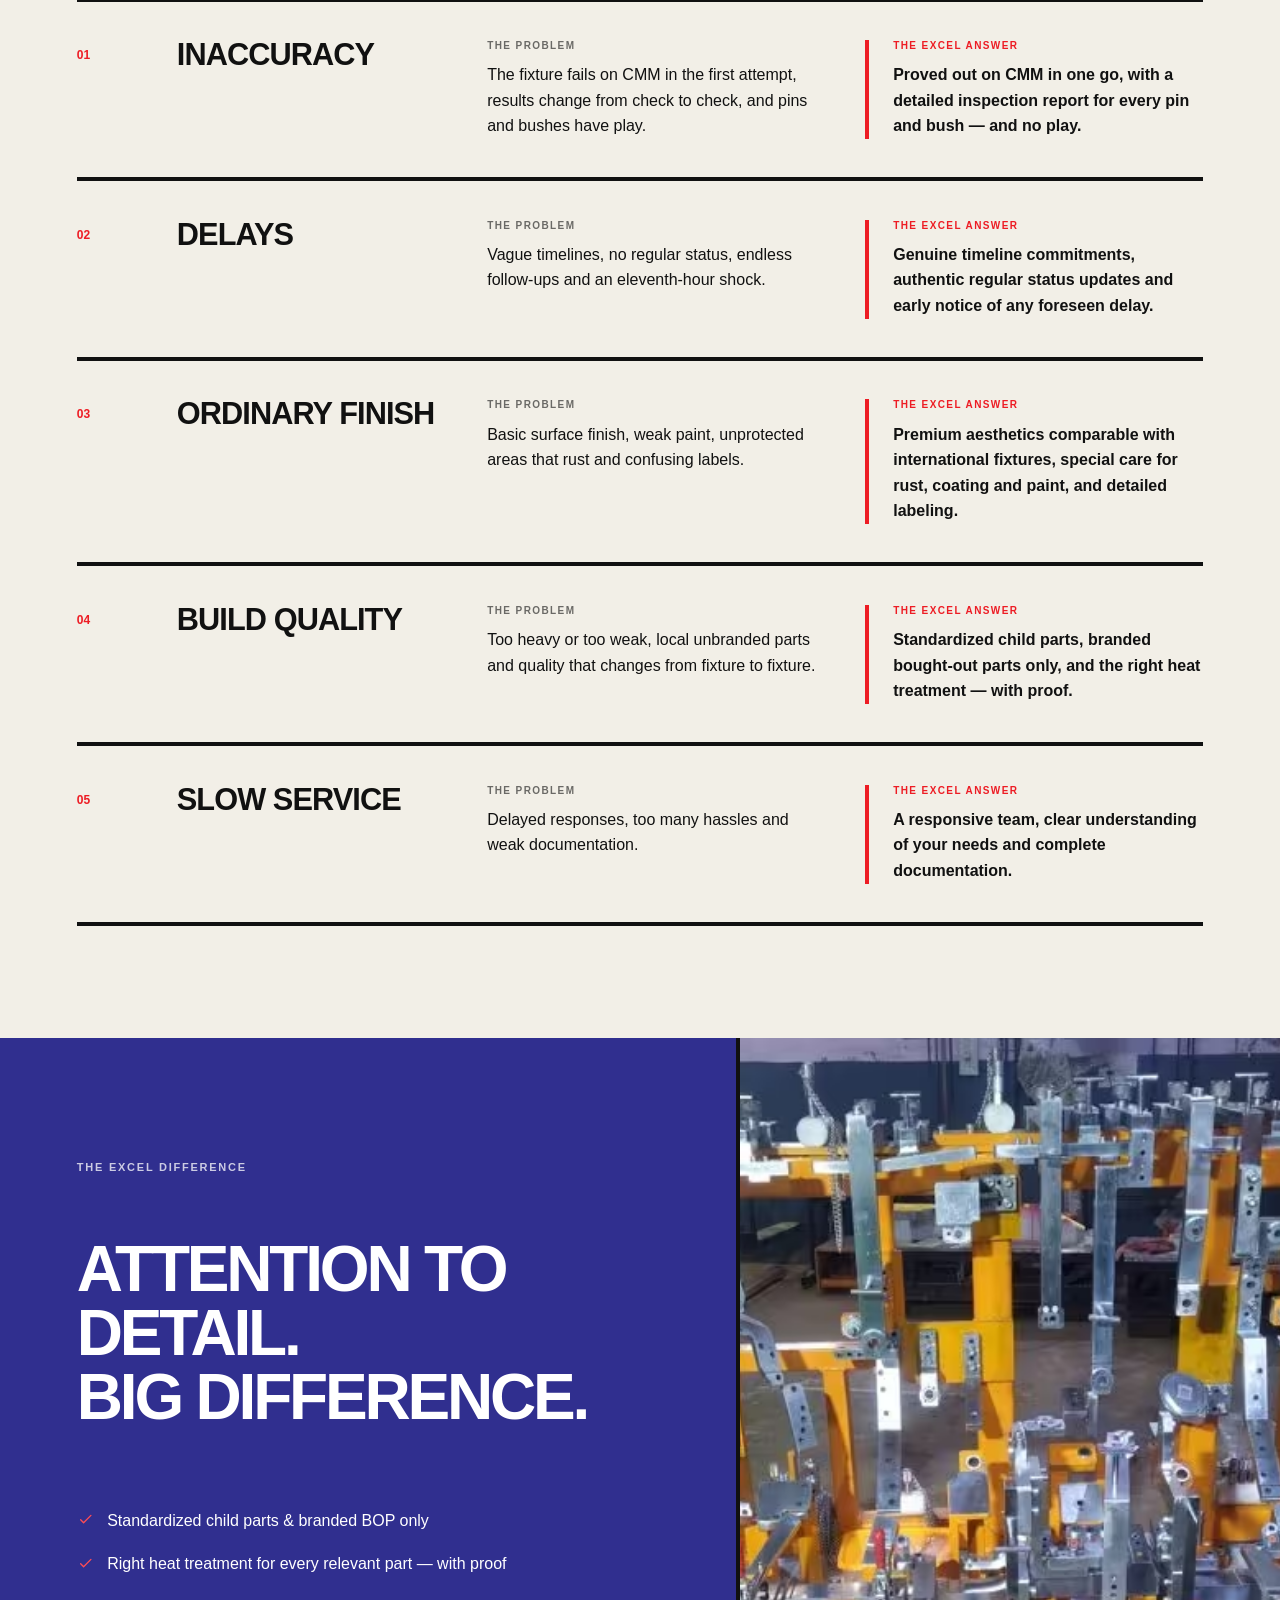
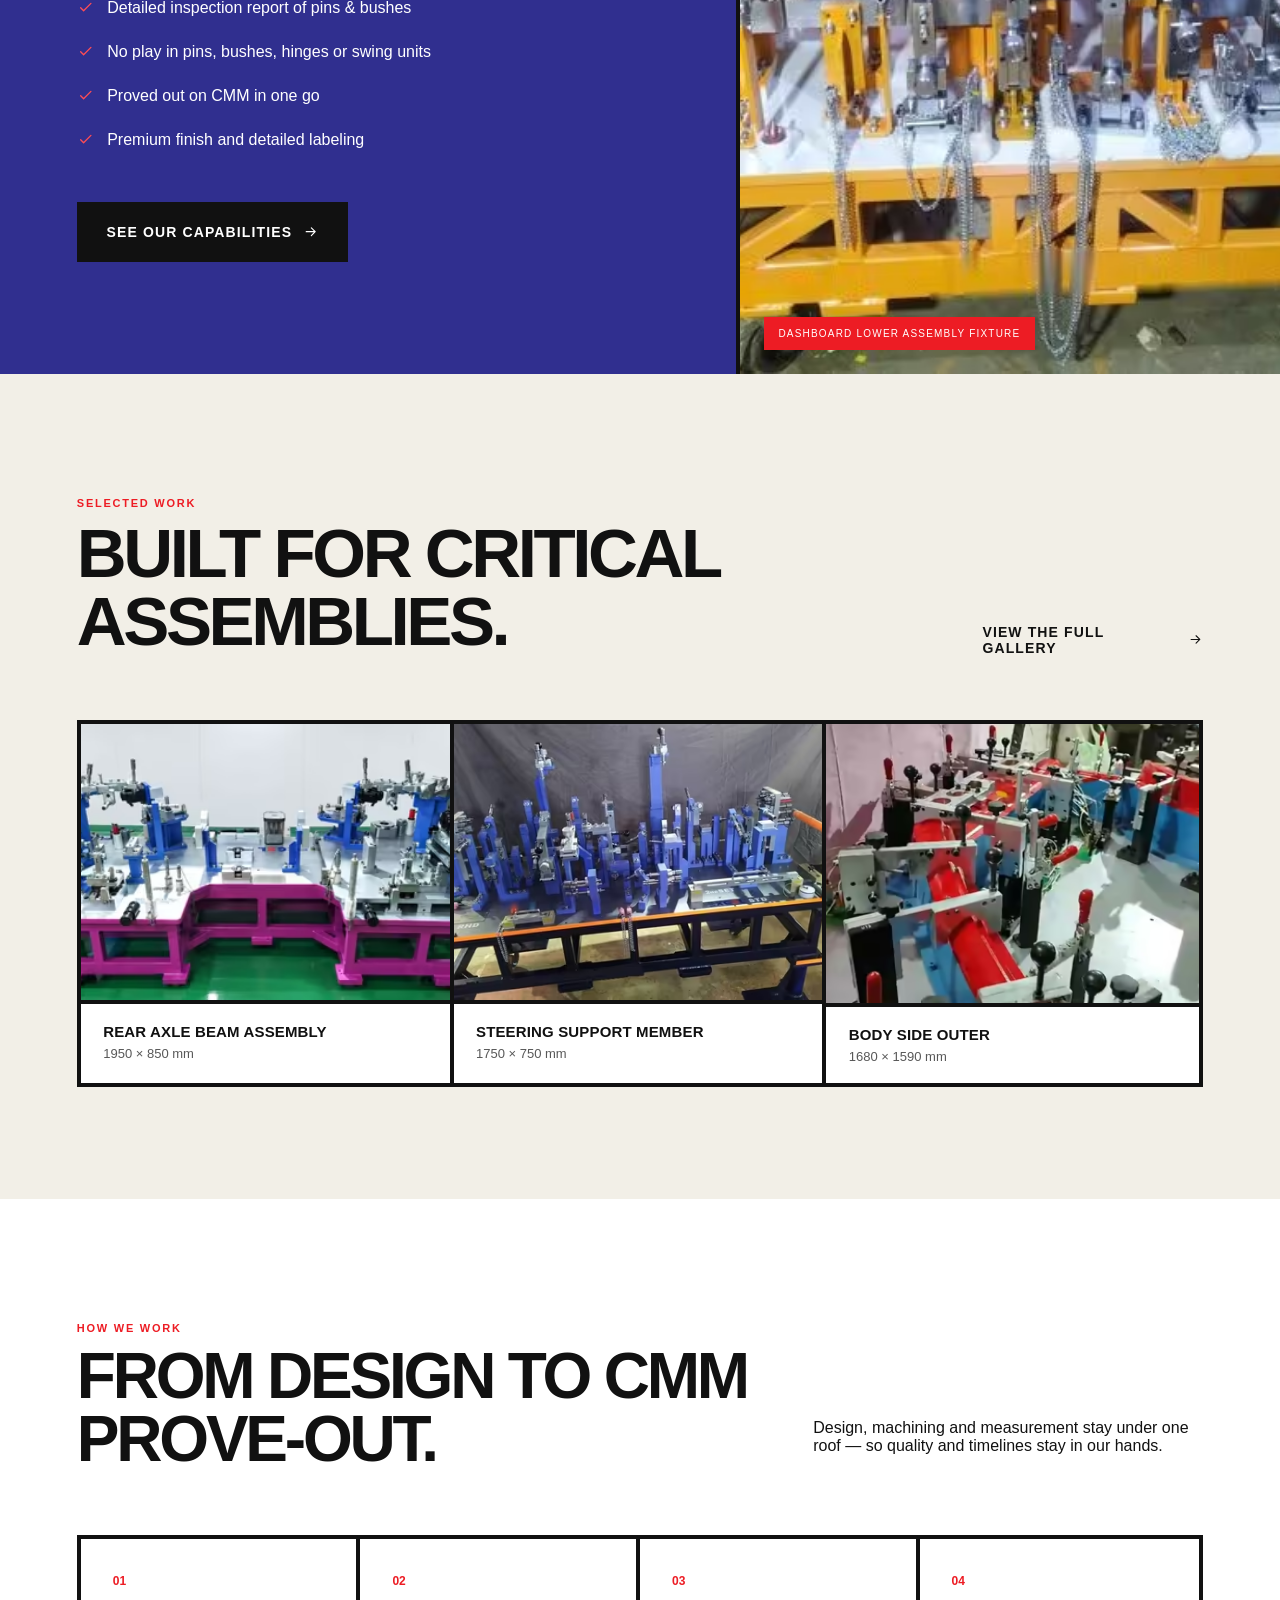
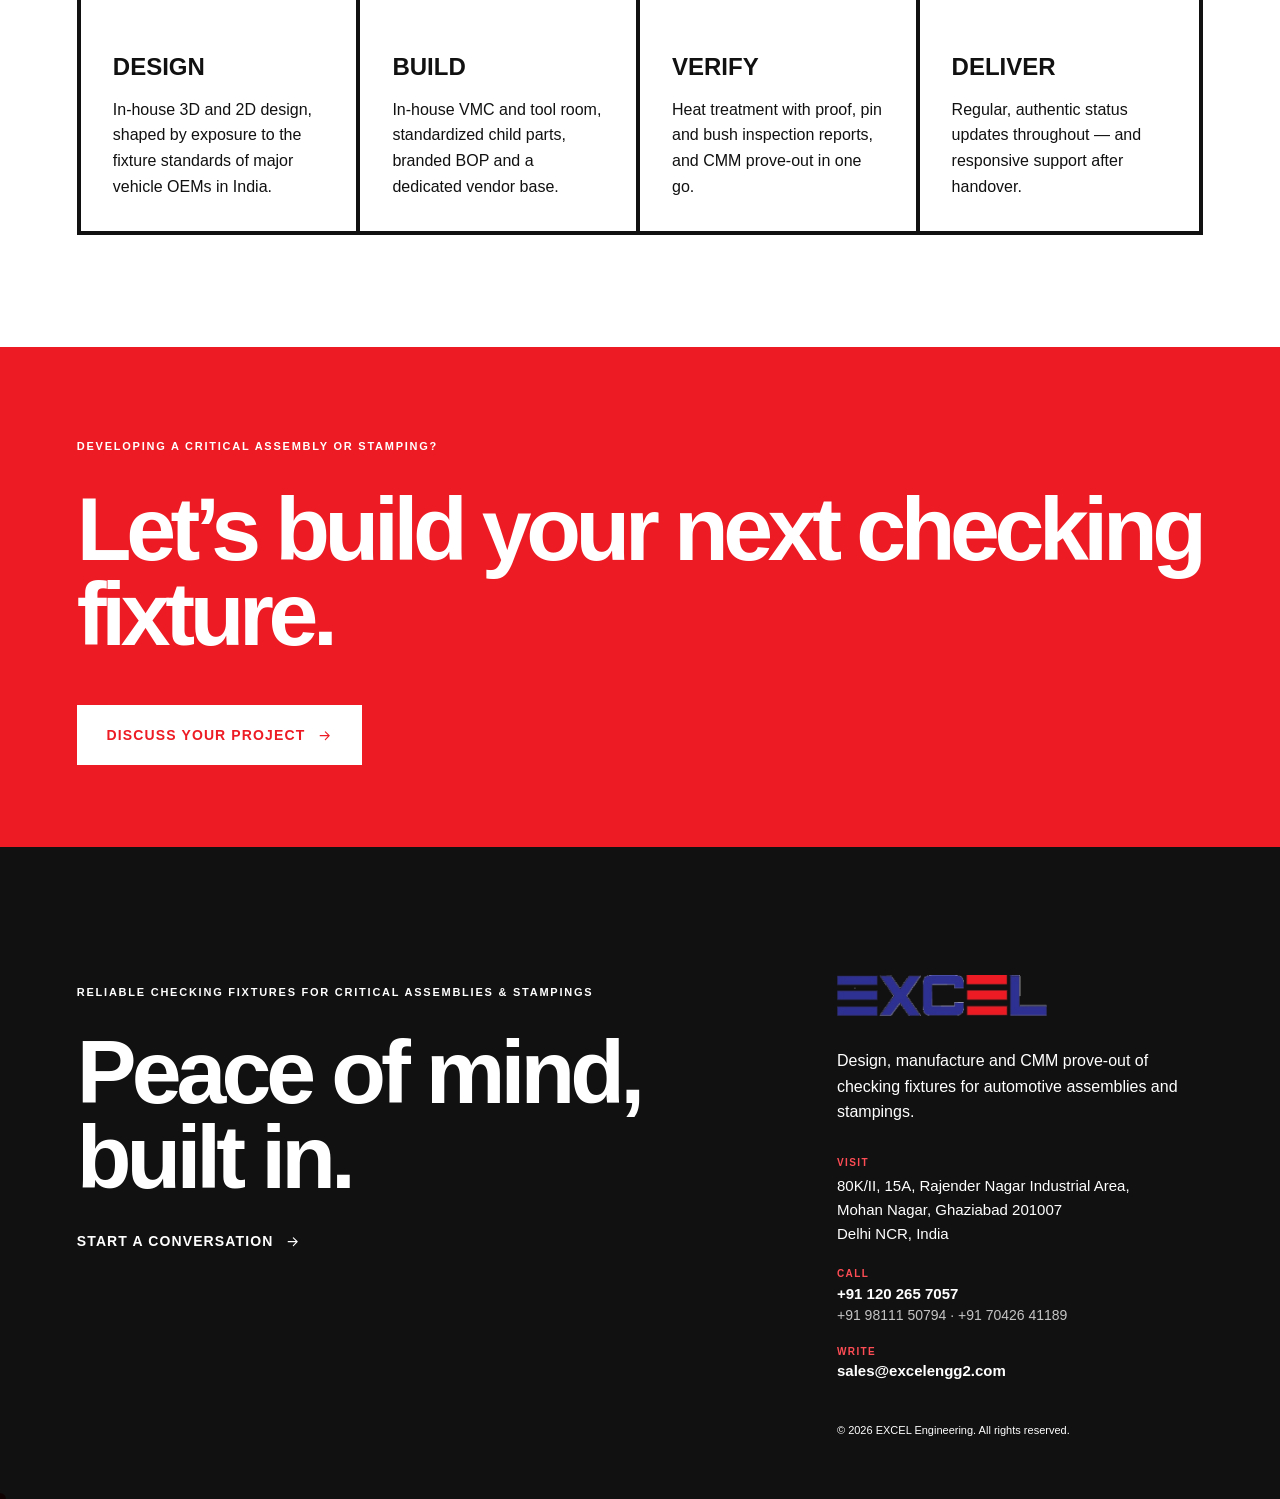
==== commit 7fce17d7: "perf: defer scripts, start autoplay video after load and only when wanted - content.js and script.js" ====
--- a/index.html
+++ b/index.html
@@ -13,6 +13,7 @@
   <link rel="icon" href="assets/favicon.png" type="image/png">
   <link rel="apple-touch-icon" href="assets/apple-touch-icon.png">
   <link rel="stylesheet" href="styles.css">
+  <link rel="preload" as="image" href="assets/media/fixture-closeup-1280.webp" type="image/webp" fetchpriority="high" media="(min-width: 901px)">
 </head>
 <body class="design-03-redline-editorial" data-page="home">
   <a class="skip-link" href="#main" data-copy="common.skipLink">Skip to content</a>
@@ -38,8 +39,8 @@
         <a class="circle-link" href="work.html"><span data-copy="home.hero.link">See the<br>work</span><svg viewBox="0 0 24 24" aria-hidden="true"><path d="M5 12h13M13 6l6 6-6 6"/></svg></a>
       </div>
       <figure class="redline-image reveal">
-        <video autoplay muted loop playsinline preload="metadata" poster="assets/media/fixture-closeup.jpg">
-          <source src="assets/video/fixture-closeup.mp4" type="video/mp4">
+        <video autoplay muted loop playsinline preload="none" poster="assets/media/fixture-closeup-1280.webp" data-autoplay>
+          <source data-src="assets/video/fixture-closeup.mp4" type="video/mp4">
         </video>
         <span class="live-label"><i></i> <span data-copy="home.hero.mediaLiveLabel">In-house build</span></span>
         <figcaption><b data-copy="home.hero.mediaTitle">Built for critical assemblies.</b><span data-copy="home.hero.mediaNote">Proved out on CMM.</span></figcaption>
@@ -103,7 +104,7 @@
     </div>
   </footer>
   <div class="cursor-dot" aria-hidden="true"></div>
-  <script src="content.js"></script>
-  <script src="script.js"></script>
+  <script src="content.js" defer></script>
+  <script src="script.js" defer></script>
 </body>
 </html>
